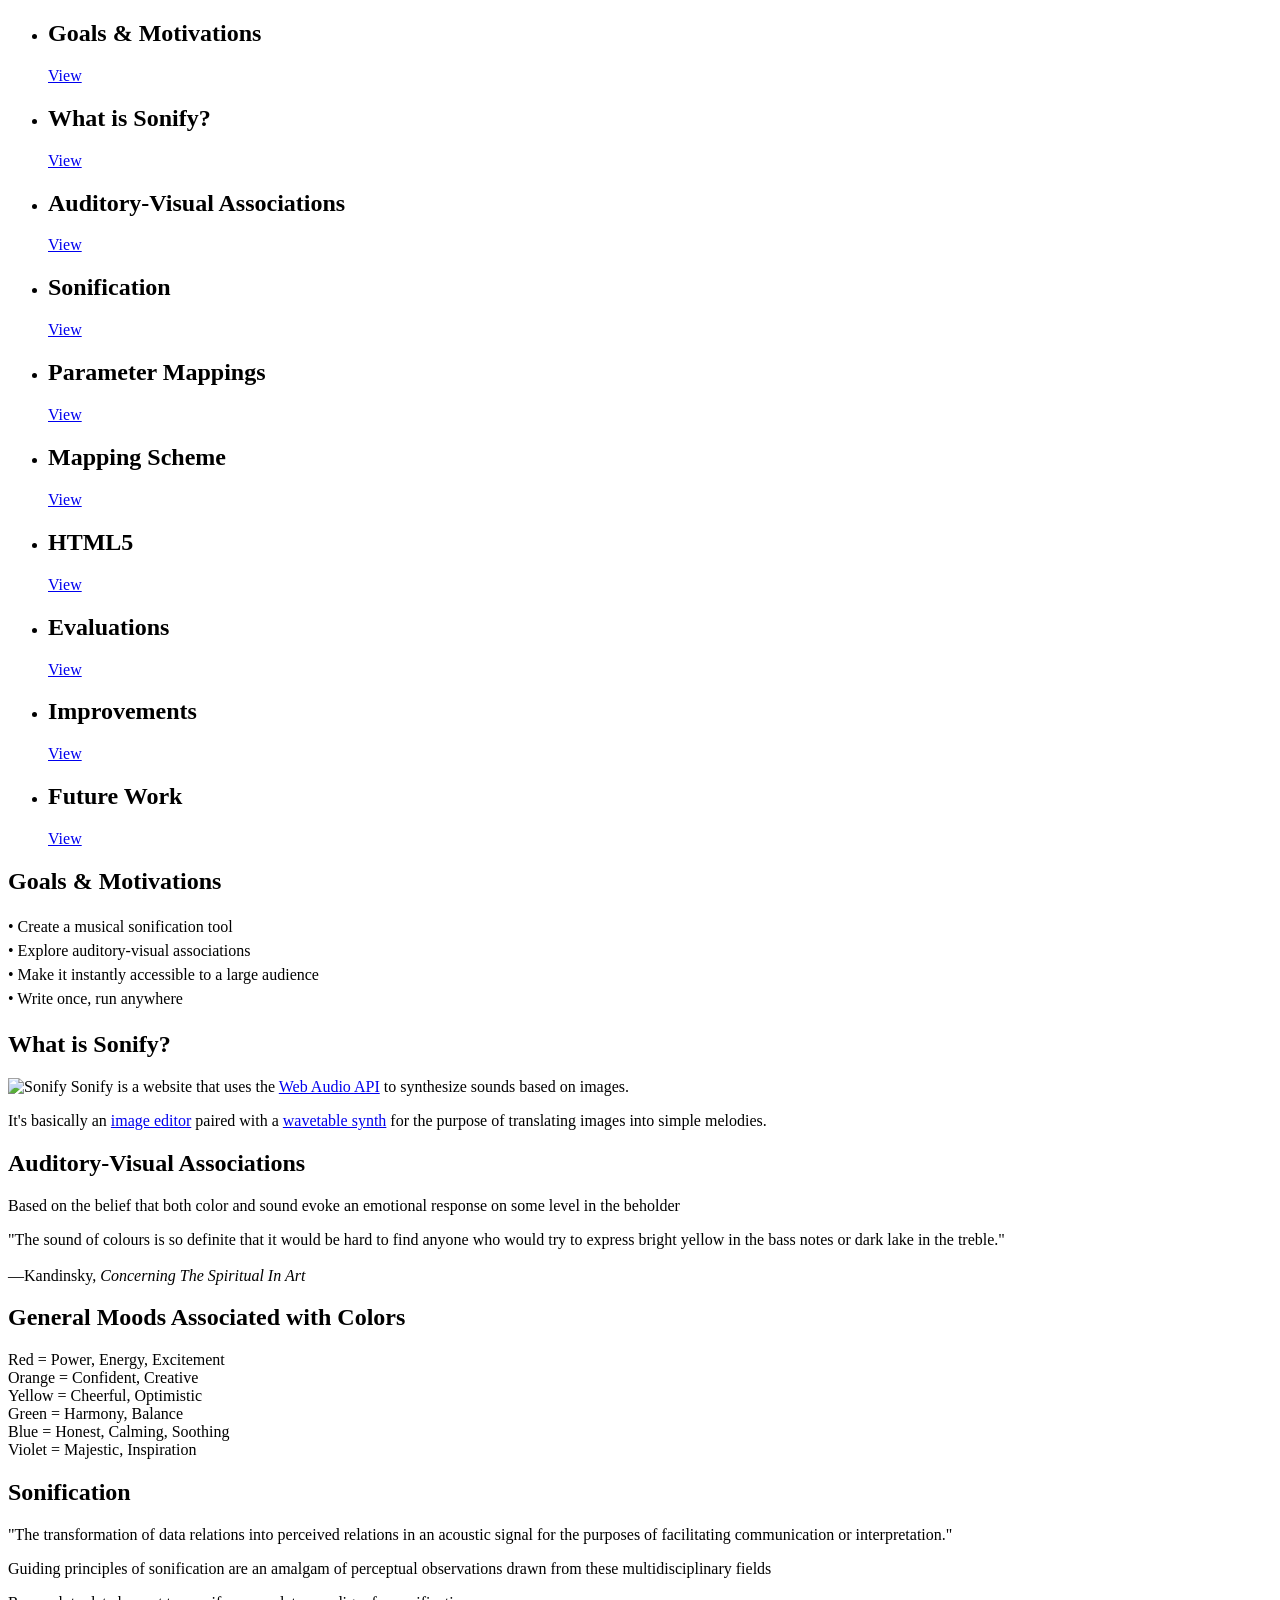
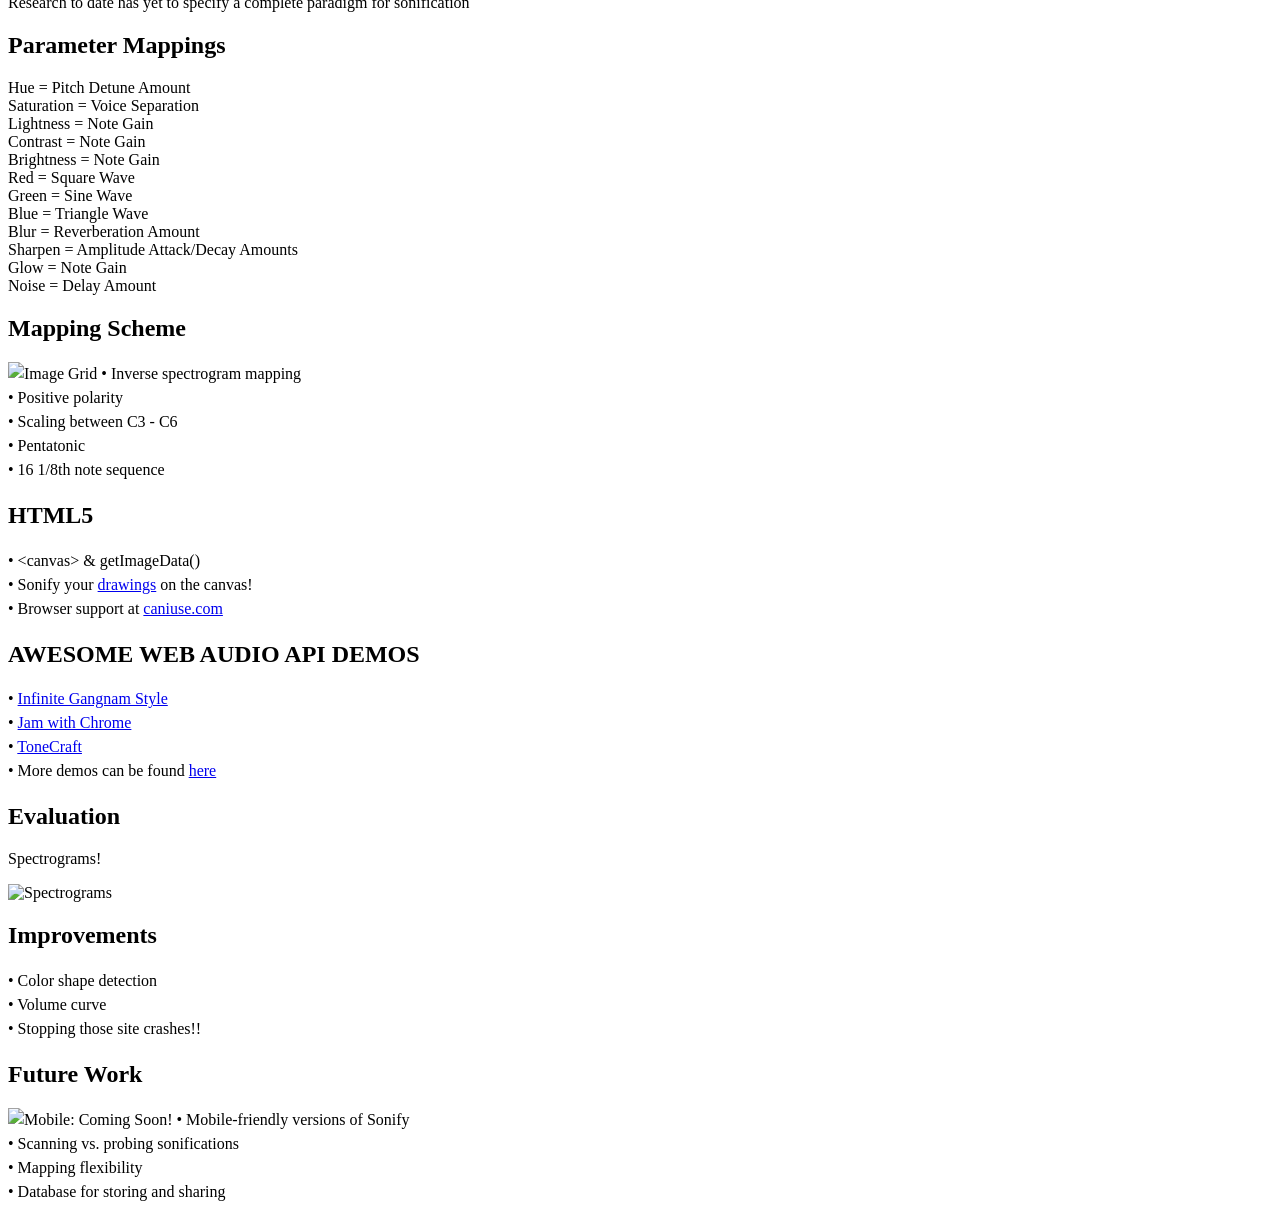
==== help.html @ 2f3d3e54 "Add files via upload" ====
<!DOCTYPE html>
<html>
  <head>
	<title>WHAT IS SONIFY</title>
    <meta charset="utf-8" />
	<meta name="description" content="SONIFY" />
    <link rel="stylesheet" type="text/css" href="css/help_style.css">
    <link href="http://www.piablumenthal.com/favicon2.ico" rel="ICON">
		<link rel="stylesheet" type="text/css" href="../fonts/webfont.css">
    <script src="js/jquery-1.7.2.min.js"></script>
    <script src="js/jquery-ui-1.8.21.custom.min.js"></script>
    <script src="js/help_site.js"></script>
  </head>
  <body>
  
  	<!-- <div id="bg"></div> -->
  
    <!--Pagination on the right side-->
    <nav id="primary">
      <ul>
        <li><h1>Goals &amp; Motivations</h1><a class="sectionOne" href="#sectionOne">View</a></li>
        <li><h1>What is Sonify?</h1><a class="sectionTwo" href="#sectionTwo">View</a></li>
        <li><h1>Auditory-Visual Associations</h1><a class="sectionThree" href="#sectionThree">View</a></li>
        <li><h1>Sonification</h1><a class="sectionFour" href="#sectionFour">View</a></li>
        <li><h1>Parameter Mappings</h1><a class="sectionFive" href="#sectionFive">View</a></li>
        <li><h1>Mapping Scheme</h1><a class="sectionSix" href="#sectionSix">View</a></li>
        <li><h1>HTML5</h1><a class="sectionSeven" href="#sectionSeven">View</a></li>
        <li><h1>Evaluations</h1><a class="sectionEight" href="#sectionEight">View</a></li>
        <li><h1>Improvements</h1><a class="sectionNine" href="#sectionNine">View</a></li>
        <li><h1>Future Work</h1><a class="sectionTen" href="#sectionTen">View</a></li>
      </ul>
    </nav>
  
    <section id="sectionOne">
      <!--<div class="sonify"></div>-->
      <div class="description">
        <h2>Goals &amp; Motivations</h2>
        <p style="line-height:1.5em;">
          &bull; Create a musical sonification tool <br />
          &bull; Explore auditory-visual associations<br />
          &bull; Make it instantly accessible to a large audience<br />
          &bull; Write once, run anywhere<br />
        </p>
      </div>
    </section>
    
    <section id="sectionTwo">
      <!--<div class="sonify"></div>-->
      <div class="description">
        <h2>What is Sonify?</h2>
        <p>
        <img id="logo" src="images/sonify_lg.png" width="248" height="233" alt="Sonify" />
        Sonify is a website that uses the <a href="https://dvcs.w3.org/hg/audio/raw-file/tip/webaudio/specification.html" target="_blank">Web Audio API</a> to synthesize sounds based on images.</p>
        <p>It's basically an <a href="http://www.pixastic.com/" target="_blank">image editor</a> paired with a <a href="http://chromium.googlecode.com/svn/trunk/samples/audio/wavetable-synth.html" target="_blank">wavetable synth</a> for the purpose of translating images into simple melodies.</p>
      </div>
    </section>	
    
    <section id="sectionThree">
      <!--<div class="sonify"></div>-->
      <div class="description">
        <h2>Auditory-Visual Associations</h2>
        <p>
        Based on the belief that both color and sound evoke an emotional response on some level in the beholder
        </p>
        <p>
        "The sound of colours is so definite that it would be hard to find anyone who would try to express bright yellow in the bass notes or dark lake in the treble."<br /><br />&mdash;Kandinsky, <i>Concerning The Spiritual In Art</i>
        </p>
        <h2>General Moods Associated with Colors</h2>
        <p>
        Red = Power, Energy, Excitement<br />
        Orange = Confident, Creative<br />
        Yellow = Cheerful, Optimistic<br />
        Green = Harmony, Balance<br />
        Blue = Honest, Calming, Soothing<br />
        Violet = Majestic, Inspiration<br />
        </p>
      </div>
    </section>
    
    <section id="sectionFour">
      <!--<div class="sonify"></div>-->
      <div class="description">
        <h2>Sonification</h2>
        <p>
        "The transformation of data relations into perceived relations in an acoustic signal for the purposes of facilitating communication or interpretation."<br />
        </p>
        <p>
        Guiding principles of sonification are an amalgam of perceptual observations drawn from these multidisciplinary fields
        </p>
        <p>
        Research to date has yet to specify a complete paradigm for sonification
        </p>
      </div>
    </section>
    
    <section id="sectionFive">
      <!--<div class="sonify"></div>-->
      <div class="description">
        <h2>Parameter Mappings</h2>
        <p>
          Hue = Pitch Detune Amount<br />
          Saturation = Voice Separation<br />
          Lightness = Note Gain<br />
          Contrast = Note Gain<br />
          Brightness = Note Gain<br />
          Red = Square Wave<br />
          Green = Sine Wave<br />
          Blue = Triangle Wave<br />
          Blur = Reverberation Amount<br />
          Sharpen = Amplitude Attack/Decay Amounts<br />
          Glow = Note Gain<br />
          Noise = Delay Amount<br />
        </p>
      </div>
    </section>
    
    <section id="sectionSix">
      <!--<div class="sonify"></div>-->
      <div class="description">
        <h2>Mapping Scheme</h2>
        <p style="line-height:1.5em;"><img id="imgGrid" src="images/image_grid.png" width="510" height="364" alt="Image Grid" />
        
          &bull; Inverse spectrogram mapping<br />
          &bull; Positive polarity<br />
          &bull; Scaling between C3 - C6<br />
          &bull; Pentatonic<br />
          &bull; 16 1/8th note sequence<br />
        </p>
      </div>
    </section>
    
    <section id="sectionSeven">
      <!--<div class="sonify"></div>-->
      <div class="description">
        <h2>HTML5</h2>
        <p style="line-height:1.5em;">
           &bull; &lt;canvas&gt; &amp; getImageData()<br />
           &bull; Sonify your <a href="http://sonify.net/draw/" target="_blank">drawings</a> on the canvas!<br />
           &bull; Browser support at <a href="http://caniuse.com/#feat=audio-api" target="_blank">caniuse.com</a>
        </p>
        
        <h2>AWESOME WEB AUDIO API DEMOS</h2>
        <p style="line-height:1.5em;">
           &bull; <a href="http://static.echonest.com/InfiniteGangnamStyle/" target="_blank">Infinite Gangnam Style</a><br />
           &bull; <a href="http://www.jamwithchrome.com/" target="_blank">Jam with Chrome</a><br />
           &bull; <a href="http://labs.dinahmoe.com/ToneCraft/" target="_blank">ToneCraft</a><br />
           &bull; More demos can be found <a href="http://chromium.googlecode.com/svn/trunk/samples/audio/samples.html" target="_blank">here</a>
        </p>

      </div>
    </section>
    
    <section id="sectionEight">
      <!--<div class="sonify"></div>-->
      <div class="description">
        <h2>Evaluation</h2>
        <p>
          Spectrograms!
        </p>
        <p>
          <img src="images/spectrograms.png" width="708" height="1122" alt="Spectrograms"/>
        </p>
      </div>
    </section>
    
    <section id="sectionNine">
      <!--<div class="sonify"></div>-->
      <div class="description">
        <h2>Improvements</h2>
        <p style="line-height:1.5em;">
          &bull; Color shape detection<br />
		  &bull; Volume curve<br />
		  &bull; Stopping those site crashes!!<br />

        </p>
      </div>
    </section>
    
    <section id="sectionTen">
      <!--<div class="sonify"></div>-->
      <div class="description">
        <h2>Future Work</h2>
        <p style="line-height: 1.5em;">
          <img id="mobile" src="images/mobile_versions_with_ribbon.png" width="400" height="334" alt="Mobile: Coming Soon!" />
          &bull; Mobile-friendly versions of Sonify<br />
          &bull; Scanning vs. probing sonifications<br />
          &bull; Mapping flexibility<br />
          &bull; Database for storing and sharing<br />
        </p>
      </div>
    </section>
    
  </body>
</html>
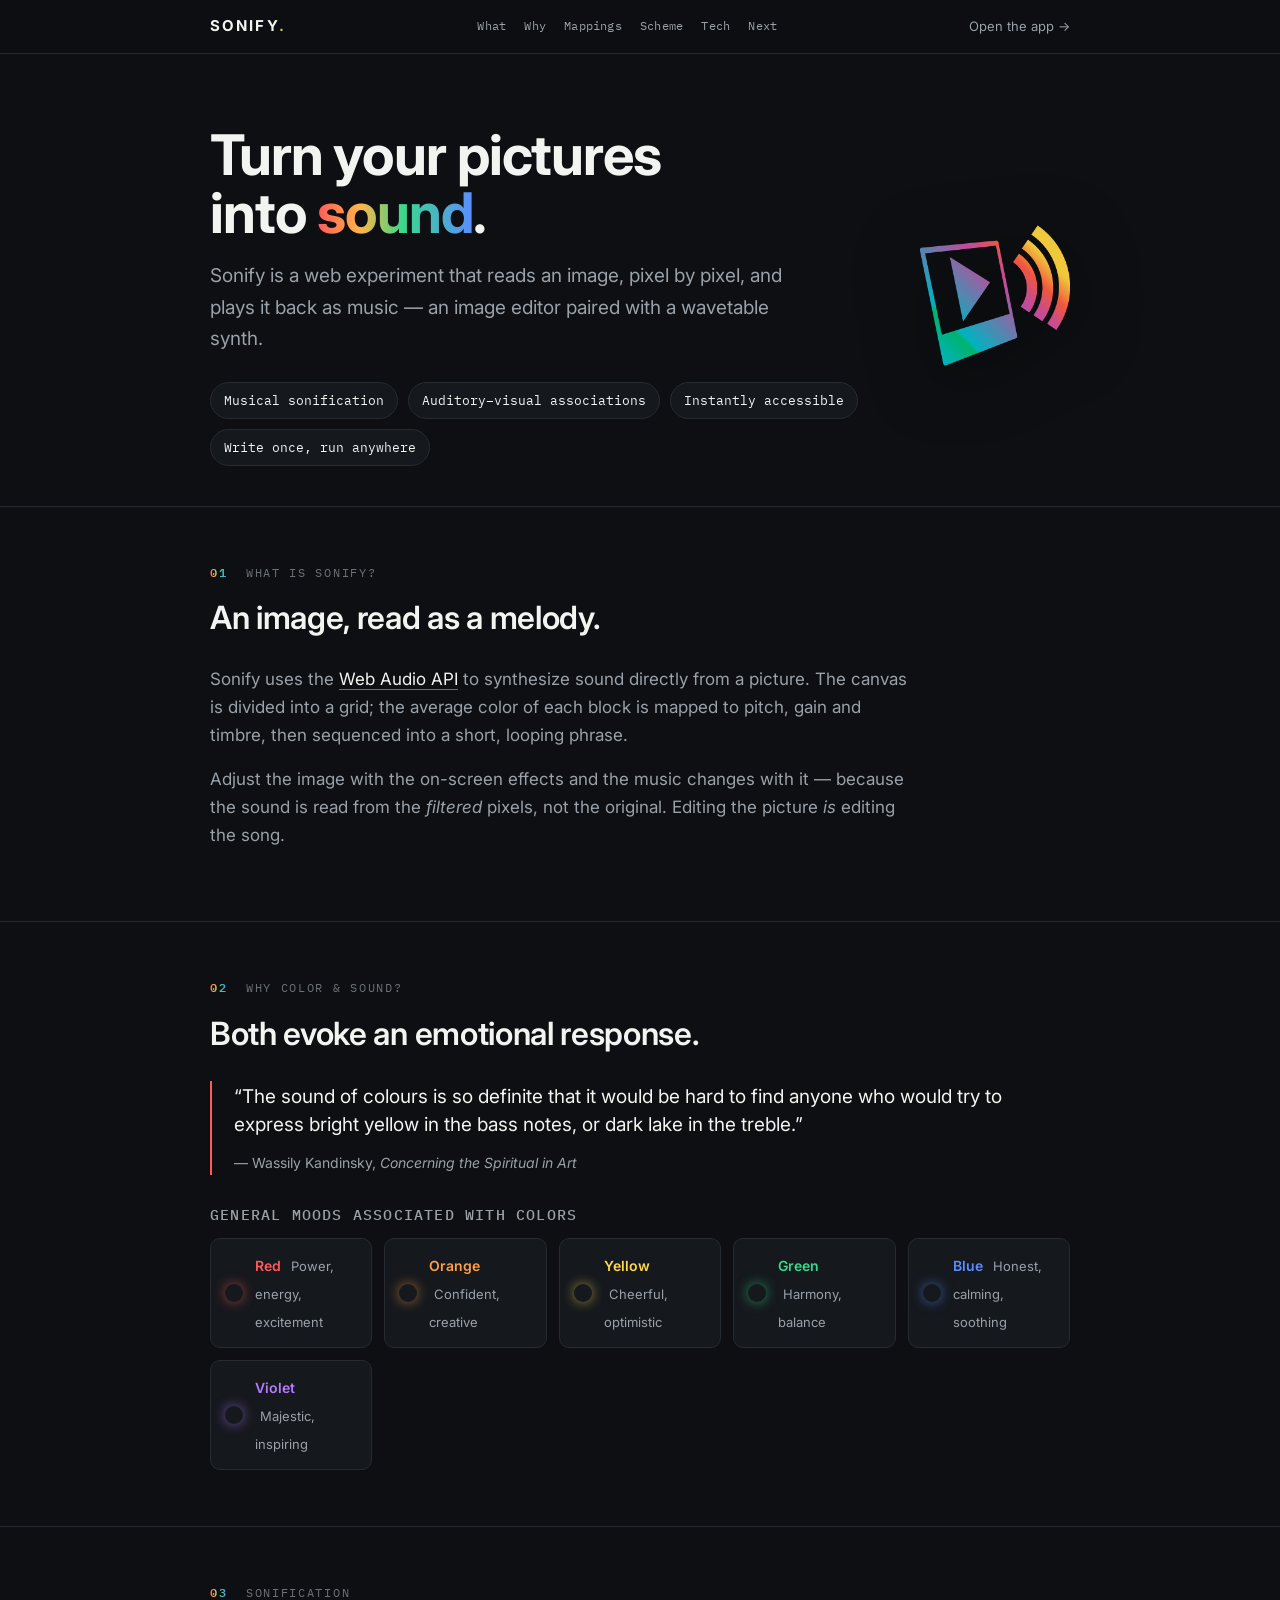
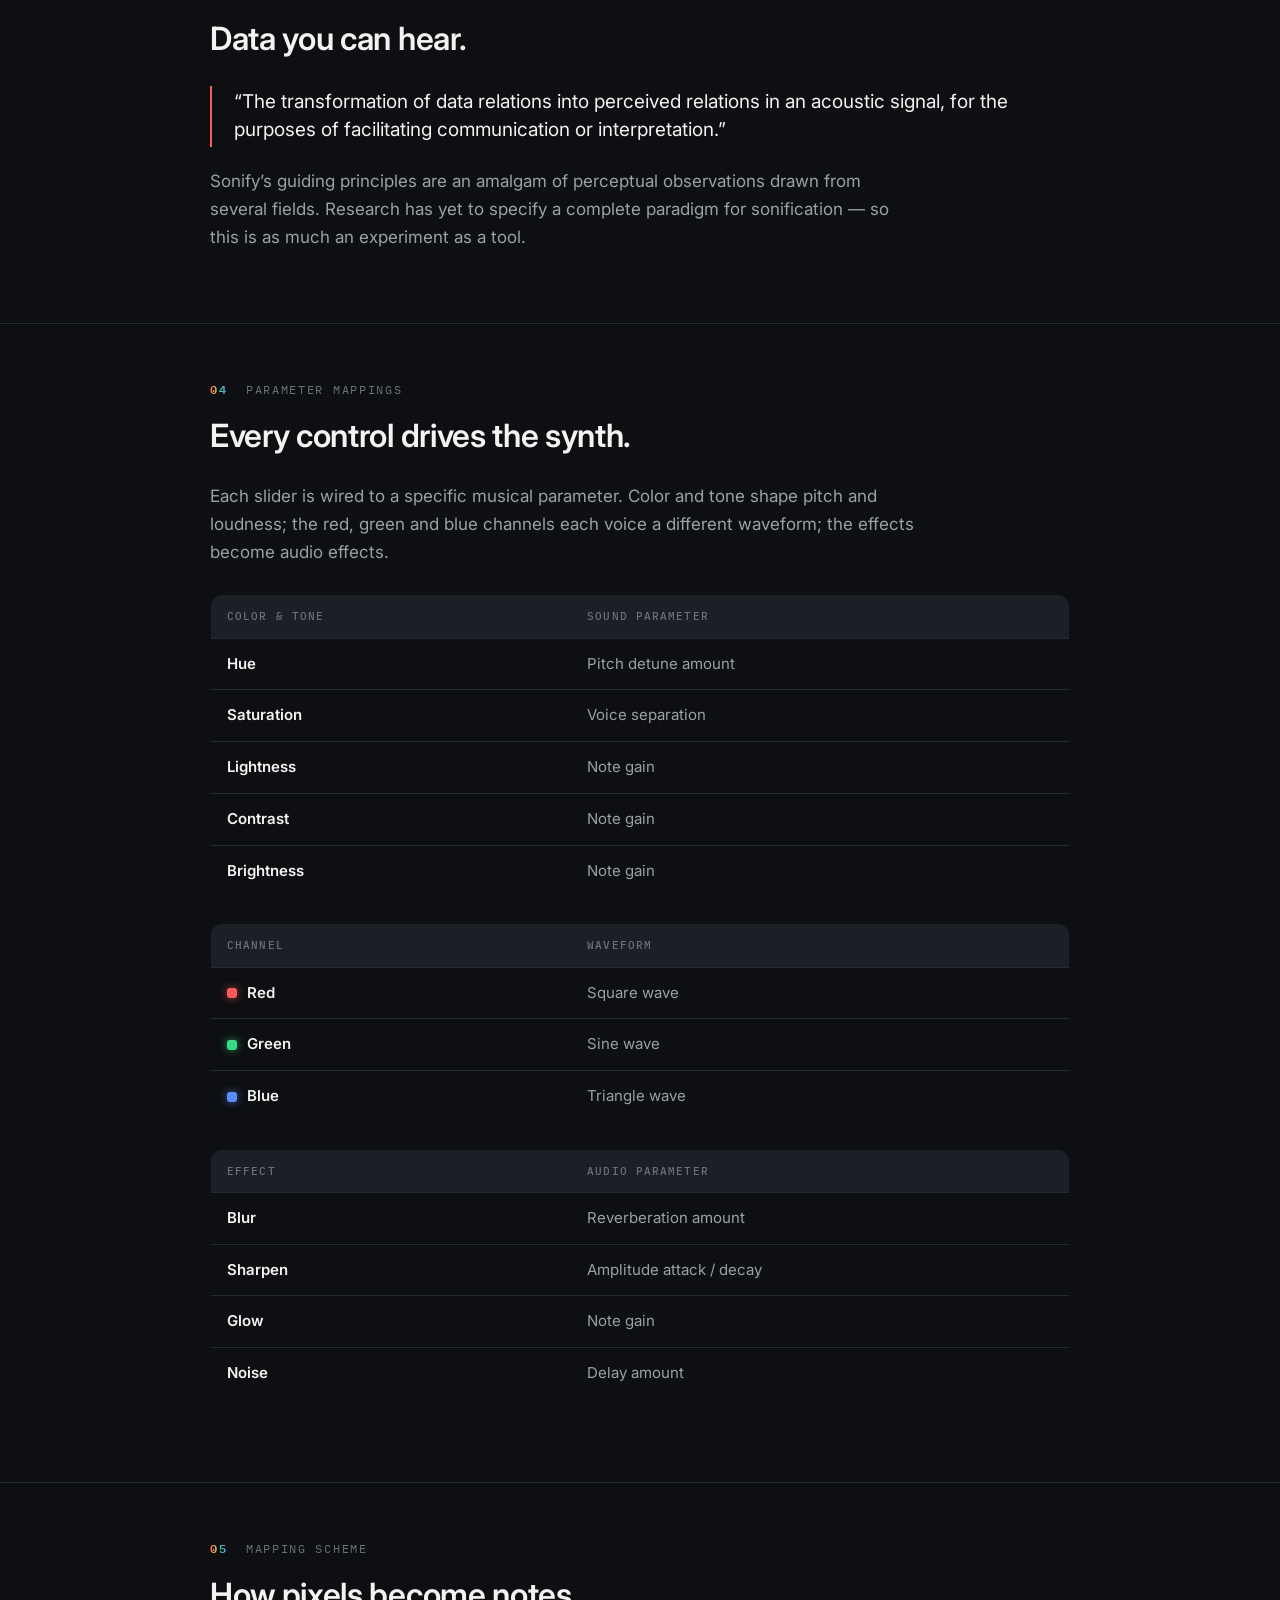
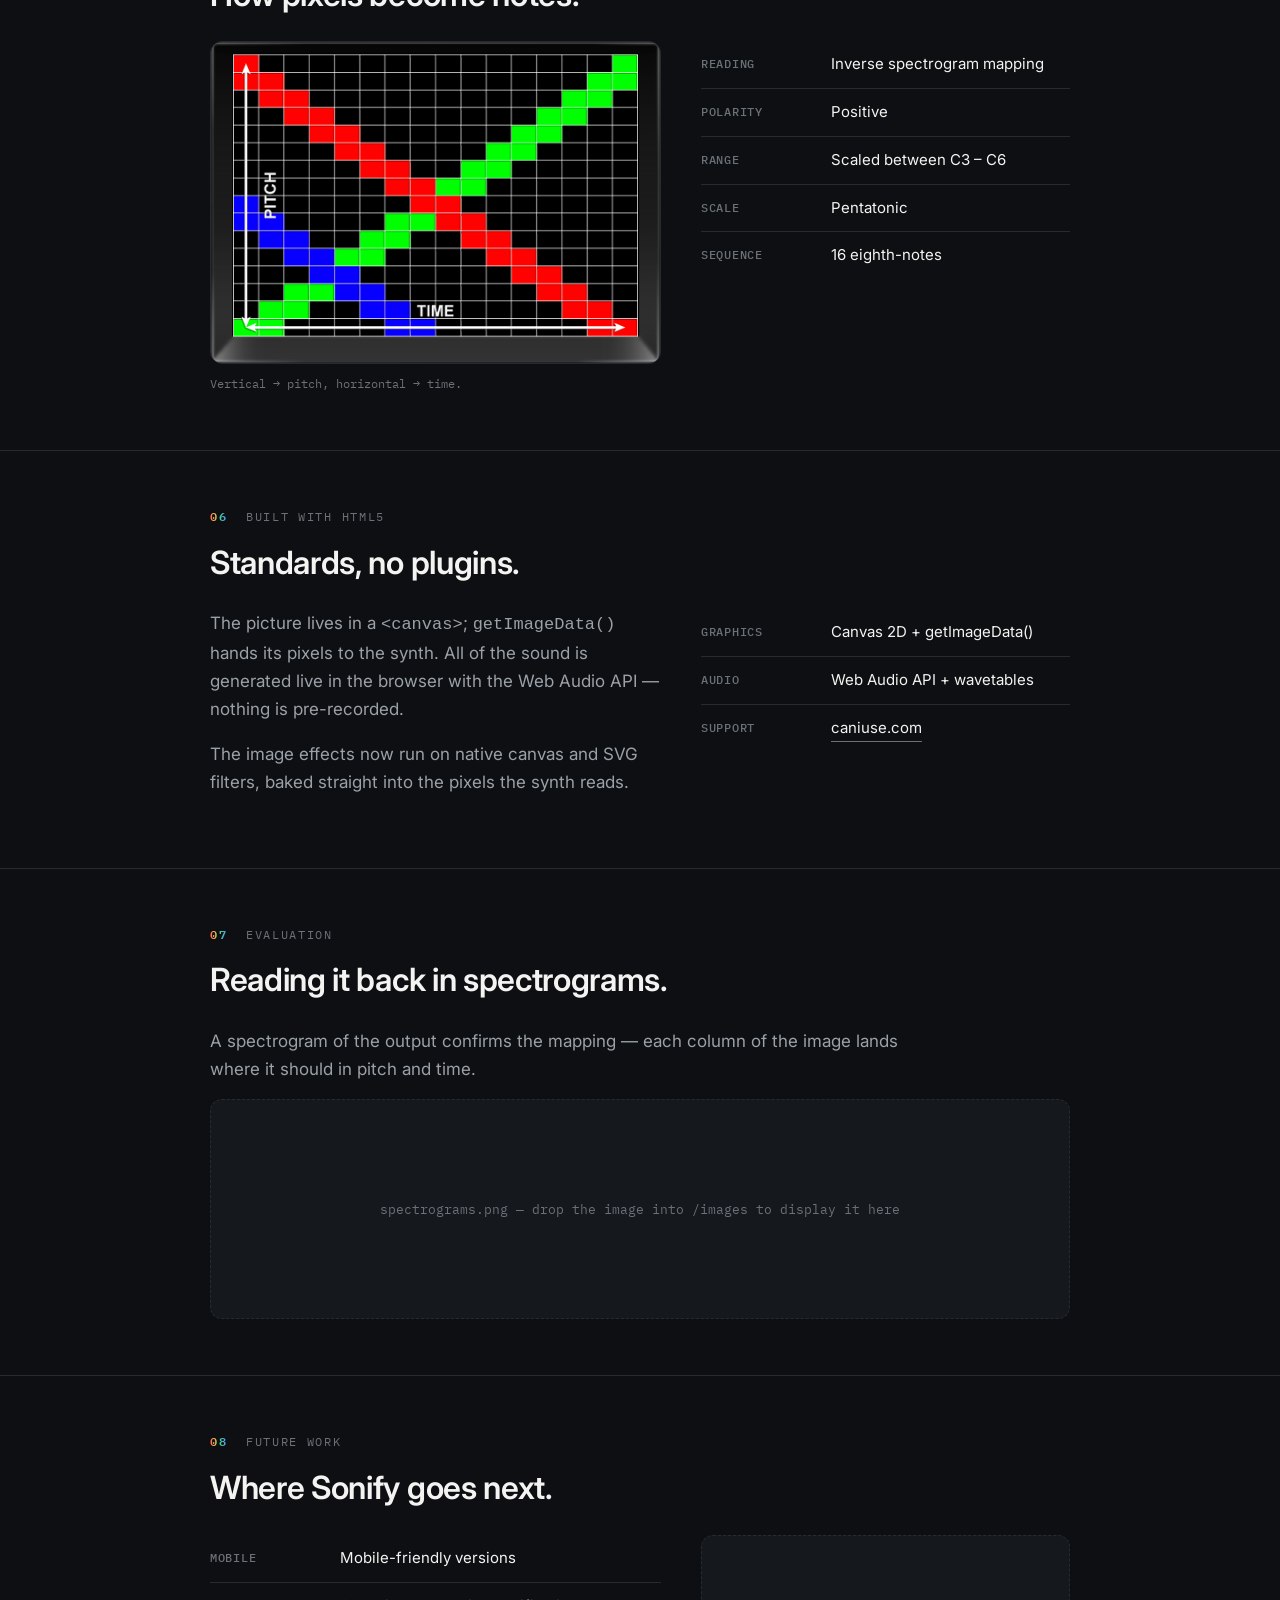
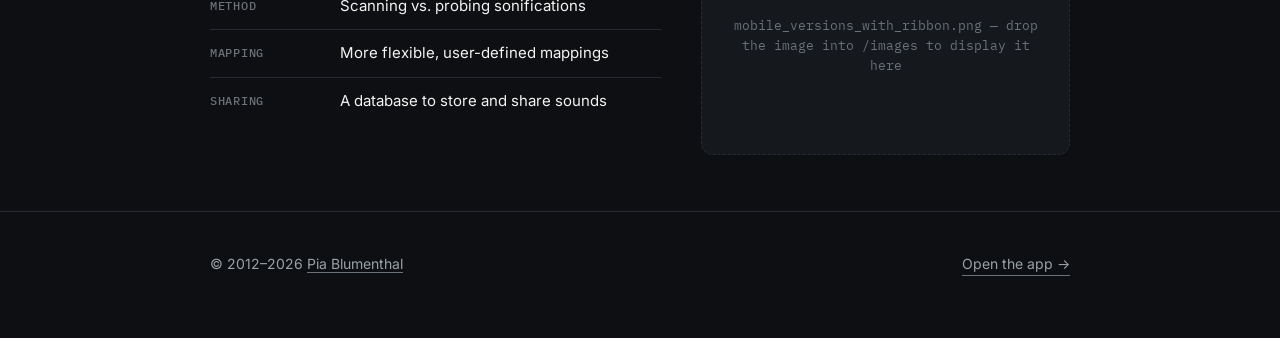
==== commit 76790599: "Redesign the help page: tight, dark, self-contained explainer Rebuild help.html from scratch as a si" ====
--- a/help.html
+++ b/help.html
@@ -1,194 +1,364 @@
 <!DOCTYPE html>
-<html>
-  <head>
-	<title>WHAT IS SONIFY</title>
-    <meta charset="utf-8" />
-	<meta name="description" content="SONIFY" />
-    <link rel="stylesheet" type="text/css" href="css/help_style.css">
-    <link href="http://www.piablumenthal.com/favicon2.ico" rel="ICON">
-		<link rel="stylesheet" type="text/css" href="../fonts/webfont.css">
-    <script src="js/jquery-1.7.2.min.js"></script>
-    <script src="js/jquery-ui-1.8.21.custom.min.js"></script>
-    <script src="js/help_site.js"></script>
-  </head>
-  <body>
-  
-  	<!-- <div id="bg"></div> -->
-  
-    <!--Pagination on the right side-->
-    <nav id="primary">
-      <ul>
-        <li><h1>Goals &amp; Motivations</h1><a class="sectionOne" href="#sectionOne">View</a></li>
-        <li><h1>What is Sonify?</h1><a class="sectionTwo" href="#sectionTwo">View</a></li>
-        <li><h1>Auditory-Visual Associations</h1><a class="sectionThree" href="#sectionThree">View</a></li>
-        <li><h1>Sonification</h1><a class="sectionFour" href="#sectionFour">View</a></li>
-        <li><h1>Parameter Mappings</h1><a class="sectionFive" href="#sectionFive">View</a></li>
-        <li><h1>Mapping Scheme</h1><a class="sectionSix" href="#sectionSix">View</a></li>
-        <li><h1>HTML5</h1><a class="sectionSeven" href="#sectionSeven">View</a></li>
-        <li><h1>Evaluations</h1><a class="sectionEight" href="#sectionEight">View</a></li>
-        <li><h1>Improvements</h1><a class="sectionNine" href="#sectionNine">View</a></li>
-        <li><h1>Future Work</h1><a class="sectionTen" href="#sectionTen">View</a></li>
-      </ul>
-    </nav>
-  
-    <section id="sectionOne">
-      <!--<div class="sonify"></div>-->
-      <div class="description">
-        <h2>Goals &amp; Motivations</h2>
-        <p style="line-height:1.5em;">
-          &bull; Create a musical sonification tool <br />
-          &bull; Explore auditory-visual associations<br />
-          &bull; Make it instantly accessible to a large audience<br />
-          &bull; Write once, run anywhere<br />
-        </p>
-      </div>
-    </section>
-    
-    <section id="sectionTwo">
-      <!--<div class="sonify"></div>-->
-      <div class="description">
-        <h2>What is Sonify?</h2>
-        <p>
-        <img id="logo" src="images/sonify_lg.png" width="248" height="233" alt="Sonify" />
-        Sonify is a website that uses the <a href="https://dvcs.w3.org/hg/audio/raw-file/tip/webaudio/specification.html" target="_blank">Web Audio API</a> to synthesize sounds based on images.</p>
-        <p>It's basically an <a href="http://www.pixastic.com/" target="_blank">image editor</a> paired with a <a href="http://chromium.googlecode.com/svn/trunk/samples/audio/wavetable-synth.html" target="_blank">wavetable synth</a> for the purpose of translating images into simple melodies.</p>
-      </div>
-    </section>	
-    
-    <section id="sectionThree">
-      <!--<div class="sonify"></div>-->
-      <div class="description">
-        <h2>Auditory-Visual Associations</h2>
-        <p>
-        Based on the belief that both color and sound evoke an emotional response on some level in the beholder
-        </p>
-        <p>
-        "The sound of colours is so definite that it would be hard to find anyone who would try to express bright yellow in the bass notes or dark lake in the treble."<br /><br />&mdash;Kandinsky, <i>Concerning The Spiritual In Art</i>
-        </p>
-        <h2>General Moods Associated with Colors</h2>
-        <p>
-        Red = Power, Energy, Excitement<br />
-        Orange = Confident, Creative<br />
-        Yellow = Cheerful, Optimistic<br />
-        Green = Harmony, Balance<br />
-        Blue = Honest, Calming, Soothing<br />
-        Violet = Majestic, Inspiration<br />
-        </p>
-      </div>
-    </section>
-    
-    <section id="sectionFour">
-      <!--<div class="sonify"></div>-->
-      <div class="description">
-        <h2>Sonification</h2>
-        <p>
-        "The transformation of data relations into perceived relations in an acoustic signal for the purposes of facilitating communication or interpretation."<br />
-        </p>
-        <p>
-        Guiding principles of sonification are an amalgam of perceptual observations drawn from these multidisciplinary fields
-        </p>
-        <p>
-        Research to date has yet to specify a complete paradigm for sonification
-        </p>
-      </div>
-    </section>
-    
-    <section id="sectionFive">
-      <!--<div class="sonify"></div>-->
-      <div class="description">
-        <h2>Parameter Mappings</h2>
-        <p>
-          Hue = Pitch Detune Amount<br />
-          Saturation = Voice Separation<br />
-          Lightness = Note Gain<br />
-          Contrast = Note Gain<br />
-          Brightness = Note Gain<br />
-          Red = Square Wave<br />
-          Green = Sine Wave<br />
-          Blue = Triangle Wave<br />
-          Blur = Reverberation Amount<br />
-          Sharpen = Amplitude Attack/Decay Amounts<br />
-          Glow = Note Gain<br />
-          Noise = Delay Amount<br />
-        </p>
-      </div>
-    </section>
-    
-    <section id="sectionSix">
-      <!--<div class="sonify"></div>-->
-      <div class="description">
-        <h2>Mapping Scheme</h2>
-        <p style="line-height:1.5em;"><img id="imgGrid" src="images/image_grid.png" width="510" height="364" alt="Image Grid" />
-        
-          &bull; Inverse spectrogram mapping<br />
-          &bull; Positive polarity<br />
-          &bull; Scaling between C3 - C6<br />
-          &bull; Pentatonic<br />
-          &bull; 16 1/8th note sequence<br />
-        </p>
-      </div>
-    </section>
-    
-    <section id="sectionSeven">
-      <!--<div class="sonify"></div>-->
-      <div class="description">
-        <h2>HTML5</h2>
-        <p style="line-height:1.5em;">
-           &bull; &lt;canvas&gt; &amp; getImageData()<br />
-           &bull; Sonify your <a href="http://sonify.net/draw/" target="_blank">drawings</a> on the canvas!<br />
-           &bull; Browser support at <a href="http://caniuse.com/#feat=audio-api" target="_blank">caniuse.com</a>
-        </p>
-        
-        <h2>AWESOME WEB AUDIO API DEMOS</h2>
-        <p style="line-height:1.5em;">
-           &bull; <a href="http://static.echonest.com/InfiniteGangnamStyle/" target="_blank">Infinite Gangnam Style</a><br />
-           &bull; <a href="http://www.jamwithchrome.com/" target="_blank">Jam with Chrome</a><br />
-           &bull; <a href="http://labs.dinahmoe.com/ToneCraft/" target="_blank">ToneCraft</a><br />
-           &bull; More demos can be found <a href="http://chromium.googlecode.com/svn/trunk/samples/audio/samples.html" target="_blank">here</a>
-        </p>
-
-      </div>
-    </section>
-    
-    <section id="sectionEight">
-      <!--<div class="sonify"></div>-->
-      <div class="description">
-        <h2>Evaluation</h2>
-        <p>
-          Spectrograms!
-        </p>
-        <p>
-          <img src="images/spectrograms.png" width="708" height="1122" alt="Spectrograms"/>
-        </p>
-      </div>
-    </section>
-    
-    <section id="sectionNine">
-      <!--<div class="sonify"></div>-->
-      <div class="description">
-        <h2>Improvements</h2>
-        <p style="line-height:1.5em;">
-          &bull; Color shape detection<br />
-		  &bull; Volume curve<br />
-		  &bull; Stopping those site crashes!!<br />
-
-        </p>
-      </div>
-    </section>
-    
-    <section id="sectionTen">
-      <!--<div class="sonify"></div>-->
-      <div class="description">
-        <h2>Future Work</h2>
-        <p style="line-height: 1.5em;">
-          <img id="mobile" src="images/mobile_versions_with_ribbon.png" width="400" height="334" alt="Mobile: Coming Soon!" />
-          &bull; Mobile-friendly versions of Sonify<br />
-          &bull; Scanning vs. probing sonifications<br />
-          &bull; Mapping flexibility<br />
-          &bull; Database for storing and sharing<br />
-        </p>
-      </div>
-    </section>
-    
-  </body>
-</html>+<html lang="en">
+<head>
+	<meta charset="utf-8">
+	<meta name="viewport" content="width=device-width, initial-scale=1">
+	<title>About Sonify</title>
+	<meta name="description" content="Sonify turns pictures into sound — a web experiment pairing an image editor with a wavetable synth using the Web Audio API.">
+
+	<link rel="icon" href="favicon.ico" sizes="any">
+	<link rel="icon" type="image/png" sizes="32x32" href="favicon-32.png">
+	<link rel="apple-touch-icon" href="apple-touch-icon.png">
+
+	<link rel="preconnect" href="https://fonts.googleapis.com">
+	<link rel="preconnect" href="https://fonts.gstatic.com" crossorigin>
+	<link href="https://fonts.googleapis.com/css2?family=Inter:wght@400;500;600;700&family=IBM+Plex+Mono:wght@400;500&display=swap" rel="stylesheet">
+
+	<style>
+		:root {
+			--bg: #0d0f12;
+			--panel: #15181d;
+			--panel-2: #1b1f26;
+			--ink: #f3f4f1;
+			--muted: #9aa1a9;
+			--faint: #6b7178;
+			--hairline: #262b32;
+			--red: #ff5a5a;
+			--green: #39d98a;
+			--blue: #5a8dff;
+			--sans: 'Inter', -apple-system, BlinkMacSystemFont, 'Segoe UI', sans-serif;
+			--mono: 'IBM Plex Mono', ui-monospace, Menlo, monospace;
+			--spectrum: linear-gradient(90deg, #ff5a5a 0%, #ffb648 28%, #39d98a 55%, #5a8dff 100%);
+		}
+
+		* { box-sizing: border-box; }
+		html { scroll-behavior: smooth; }
+		body {
+			margin: 0;
+			background: var(--bg);
+			color: var(--ink);
+			font-family: var(--sans);
+			font-size: 17px;
+			line-height: 1.65;
+			-webkit-font-smoothing: antialiased;
+			text-rendering: optimizeLegibility;
+		}
+		a { color: var(--ink); text-decoration: none; border-bottom: 1px solid var(--faint); transition: border-color .15s, color .15s; }
+		a:hover { border-color: var(--ink); }
+
+		.wrap { width: min(100% - 40px, 860px); margin-inline: auto; }
+
+		/* ---- Header ---- */
+		header.site {
+			position: sticky; top: 0; z-index: 10;
+			background: rgba(13,15,18,.82);
+			backdrop-filter: saturate(140%) blur(10px);
+			border-bottom: 1px solid var(--hairline);
+		}
+		header.site .wrap {
+			display: flex; align-items: center; justify-content: space-between;
+			gap: 16px; padding: 14px 0; flex-wrap: wrap;
+		}
+		.wordmark { font-weight: 700; letter-spacing: .14em; font-size: 15px; border: 0; }
+		.wordmark .dot { background: var(--spectrum); -webkit-background-clip: text; background-clip: text; color: transparent; }
+		nav.jump { display: flex; gap: 18px; flex-wrap: wrap; }
+		nav.jump a { font-family: var(--mono); font-size: 12px; color: var(--muted); border: 0; letter-spacing: .02em; }
+		nav.jump a:hover { color: var(--ink); }
+		.backlink { font-size: 13px; color: var(--muted); border: 0; }
+		.backlink:hover { color: var(--ink); }
+
+		/* ---- Hero ---- */
+		.hero { padding: 72px 0 40px; border-bottom: 1px solid var(--hairline); }
+		.hero .wrap { display: grid; grid-template-columns: 1fr auto; gap: 40px; align-items: center; }
+		.hero h1 {
+			margin: 0 0 18px; font-size: clamp(34px, 6vw, 56px); line-height: 1.04;
+			letter-spacing: -0.02em; font-weight: 700;
+		}
+		.hero h1 em { font-style: normal; background: var(--spectrum); -webkit-background-clip: text; background-clip: text; color: transparent; }
+		.hero p { margin: 0; color: var(--muted); font-size: clamp(16px, 2vw, 19px); max-width: 48ch; }
+		.hero img { width: 150px; height: auto; display: block; filter: drop-shadow(0 12px 32px rgba(0,0,0,.5)); }
+		.goals { display: flex; flex-wrap: wrap; gap: 10px; margin-top: 28px; }
+		.goals span {
+			font-family: var(--mono); font-size: 12.5px; color: var(--ink);
+			padding: 7px 13px; border: 1px solid var(--hairline); border-radius: 999px; background: var(--panel);
+		}
+
+		/* ---- Sections ---- */
+		section { padding: 56px 0; border-bottom: 1px solid var(--hairline); }
+		.label { font-family: var(--mono); font-size: 12px; letter-spacing: .14em; text-transform: uppercase; color: var(--faint); margin: 0 0 10px; }
+		.label b { color: transparent; background: var(--spectrum); -webkit-background-clip: text; background-clip: text; font-weight: 600; margin-right: 10px; }
+		h2 { margin: 0 0 20px; font-size: clamp(24px, 3.4vw, 32px); letter-spacing: -0.01em; font-weight: 600; }
+		h3 { margin: 28px 0 10px; font-size: 15px; font-family: var(--mono); text-transform: uppercase; letter-spacing: .08em; color: var(--muted); font-weight: 500; }
+		p { margin: 0 0 16px; }
+		p.lead { color: var(--muted); max-width: 64ch; }
+		.cols { display: grid; grid-template-columns: 1.1fr .9fr; gap: 40px; align-items: start; }
+
+		blockquote {
+			margin: 0 0 20px; padding: 2px 0 2px 22px; border-left: 2px solid transparent;
+			border-image: var(--spectrum) 1; font-size: 19px; line-height: 1.5; color: var(--ink);
+		}
+		blockquote cite { display: block; margin-top: 12px; font-size: 14px; color: var(--muted); font-style: normal; }
+
+		/* color moods */
+		.moods { display: grid; grid-template-columns: repeat(auto-fit, minmax(150px, 1fr)); gap: 12px; margin-top: 8px; }
+		.mood { display: flex; align-items: center; gap: 12px; padding: 12px 14px; border: 1px solid var(--hairline); border-radius: 10px; background: var(--panel); }
+		.mood i { width: 18px; height: 18px; border-radius: 50%; flex: 0 0 auto; box-shadow: 0 0 14px -2px currentColor; }
+		.mood b { font-size: 14px; font-weight: 600; }
+		.mood span { font-size: 13px; color: var(--muted); }
+
+		/* parameter mapping table */
+		.map-group { margin-bottom: 26px; }
+		.map {
+			width: 100%; border-collapse: collapse; font-size: 15px;
+			border: 1px solid var(--hairline); border-radius: 12px; overflow: hidden;
+		}
+		.map th { text-align: left; font-family: var(--mono); font-size: 11px; letter-spacing: .1em; text-transform: uppercase; color: var(--faint); font-weight: 500; padding: 12px 16px; background: var(--panel-2); }
+		.map td { padding: 13px 16px; border-top: 1px solid var(--hairline); vertical-align: middle; }
+		.map tr td:first-child { font-weight: 600; width: 42%; }
+		.map tr td:last-child { color: var(--muted); }
+		.map .swatch { display: inline-block; width: 10px; height: 10px; border-radius: 3px; margin-right: 10px; vertical-align: middle; box-shadow: 0 0 10px -1px currentColor; }
+		.map tbody tr:hover td { background: var(--panel); }
+
+		/* figure / image slots */
+		figure { margin: 0; }
+		figure img { width: 100%; height: auto; display: block; border: 1px solid var(--hairline); border-radius: 12px; background: var(--panel); }
+		figcaption { margin-top: 10px; font-family: var(--mono); font-size: 12px; color: var(--faint); }
+		.specs { list-style: none; margin: 0; padding: 0; }
+		.specs li { padding: 11px 0; border-top: 1px solid var(--hairline); display: flex; gap: 12px; font-size: 15px; }
+		.specs li:first-child { border-top: 0; }
+		.specs li b { font-family: var(--mono); font-size: 12px; color: var(--faint); min-width: 118px; text-transform: uppercase; letter-spacing: .06em; font-weight: 500; padding-top: 2px; }
+
+		/* upload slot placeholder (shown until the real image exists) */
+		.slot { position: relative; }
+		.slot .ph {
+			display: flex; align-items: center; justify-content: center; text-align: center;
+			min-height: 220px; border: 1px dashed var(--hairline); border-radius: 12px; background: var(--panel);
+			font-family: var(--mono); font-size: 12.5px; color: var(--faint); padding: 24px; line-height: 1.6;
+		}
+		.slot img { display: none; }
+		.slot.loaded img { display: block; }
+		.slot.loaded .ph { display: none; }
+
+		.linklist { list-style: none; margin: 0; padding: 0; }
+		.linklist li { padding: 10px 0; border-top: 1px solid var(--hairline); }
+		.linklist li:first-child { border-top: 0; }
+
+		footer { padding: 40px 0 64px; color: var(--muted); font-size: 14px; }
+		footer .wrap { display: flex; justify-content: space-between; gap: 16px; flex-wrap: wrap; }
+		footer a { color: var(--muted); }
+
+		@media (max-width: 720px) {
+			.hero .wrap { grid-template-columns: 1fr; }
+			.hero img { width: 112px; order: -1; }
+			.cols { grid-template-columns: 1fr; gap: 28px; }
+			nav.jump { display: none; }
+		}
+		@media (prefers-reduced-motion: reduce) { html { scroll-behavior: auto; } * { transition: none !important; } }
+	</style>
+</head>
+<body>
+
+	<header class="site">
+		<div class="wrap">
+			<a class="wordmark" href="#top">SONIFY<span class="dot">.</span></a>
+			<nav class="jump">
+				<a href="#what">What</a>
+				<a href="#why">Why</a>
+				<a href="#mappings">Mappings</a>
+				<a href="#scheme">Scheme</a>
+				<a href="#tech">Tech</a>
+				<a href="#next">Next</a>
+			</nav>
+			<a class="backlink" href="index.html">Open the app&nbsp;&rarr;</a>
+		</div>
+	</header>
+
+	<div class="hero" id="top">
+		<div class="wrap">
+			<div>
+				<h1>Turn your pictures<br>into <em>sound</em>.</h1>
+				<p>Sonify is a web experiment that reads an image, pixel by pixel, and plays it back as music — an image editor paired with a wavetable synth.</p>
+				<div class="goals">
+					<span>Musical sonification</span>
+					<span>Auditory&ndash;visual associations</span>
+					<span>Instantly accessible</span>
+					<span>Write once, run anywhere</span>
+				</div>
+			</div>
+			<img src="images/sonify_lg.png" width="248" height="233" alt="Sonify logo">
+		</div>
+	</div>
+
+	<section id="what">
+		<div class="wrap">
+			<p class="label"><b>01</b> What is Sonify?</p>
+			<h2>An image, read as a melody.</h2>
+			<p class="lead">Sonify uses the <a href="https://developer.mozilla.org/en-US/docs/Web/API/Web_Audio_API" target="_blank" rel="noopener">Web Audio API</a> to synthesize sound directly from a picture. The canvas is divided into a grid; the average color of each block is mapped to pitch, gain and timbre, then sequenced into a short, looping phrase.</p>
+			<p class="lead">Adjust the image with the on-screen effects and the music changes with it — because the sound is read from the <em>filtered</em> pixels, not the original. Editing the picture <em>is</em> editing the song.</p>
+		</div>
+	</section>
+
+	<section id="why">
+		<div class="wrap">
+			<p class="label"><b>02</b> Why color &amp; sound?</p>
+			<h2>Both evoke an emotional response.</h2>
+			<blockquote>
+				&ldquo;The sound of colours is so definite that it would be hard to find anyone who would try to express bright yellow in the bass notes, or dark lake in the treble.&rdquo;
+				<cite>&mdash; Wassily Kandinsky, <i>Concerning the Spiritual in Art</i></cite>
+			</blockquote>
+			<h3>General moods associated with colors</h3>
+			<div class="moods">
+				<div class="mood" style="color:#ff5a5a"><i></i><div><b>Red</b> &nbsp;<span>Power, energy, excitement</span></div></div>
+				<div class="mood" style="color:#ff9f45"><i></i><div><b>Orange</b> &nbsp;<span>Confident, creative</span></div></div>
+				<div class="mood" style="color:#ffd84d"><i></i><div><b>Yellow</b> &nbsp;<span>Cheerful, optimistic</span></div></div>
+				<div class="mood" style="color:#39d98a"><i></i><div><b>Green</b> &nbsp;<span>Harmony, balance</span></div></div>
+				<div class="mood" style="color:#5a8dff"><i></i><div><b>Blue</b> &nbsp;<span>Honest, calming, soothing</span></div></div>
+				<div class="mood" style="color:#b57bff"><i></i><div><b>Violet</b> &nbsp;<span>Majestic, inspiring</span></div></div>
+			</div>
+		</div>
+	</section>
+
+	<section id="sonification">
+		<div class="wrap">
+			<p class="label"><b>03</b> Sonification</p>
+			<h2>Data you can hear.</h2>
+			<blockquote>
+				&ldquo;The transformation of data relations into perceived relations in an acoustic signal, for the purposes of facilitating communication or interpretation.&rdquo;
+			</blockquote>
+			<p class="lead">Sonify&rsquo;s guiding principles are an amalgam of perceptual observations drawn from several fields. Research has yet to specify a complete paradigm for sonification — so this is as much an experiment as a tool.</p>
+		</div>
+	</section>
+
+	<section id="mappings">
+		<div class="wrap">
+			<p class="label"><b>04</b> Parameter mappings</p>
+			<h2>Every control drives the synth.</h2>
+			<p class="lead" style="margin-bottom:28px;">Each slider is wired to a specific musical parameter. Color and tone shape pitch and loudness; the red, green and blue channels each voice a different waveform; the effects become audio effects.</p>
+
+			<div class="map-group">
+				<table class="map">
+					<thead><tr><th>Color &amp; tone</th><th>Sound parameter</th></tr></thead>
+					<tbody>
+						<tr><td>Hue</td><td>Pitch detune amount</td></tr>
+						<tr><td>Saturation</td><td>Voice separation</td></tr>
+						<tr><td>Lightness</td><td>Note gain</td></tr>
+						<tr><td>Contrast</td><td>Note gain</td></tr>
+						<tr><td>Brightness</td><td>Note gain</td></tr>
+					</tbody>
+				</table>
+			</div>
+
+			<div class="map-group">
+				<table class="map">
+					<thead><tr><th>Channel</th><th>Waveform</th></tr></thead>
+					<tbody>
+						<tr><td><span class="swatch" style="color:#ff5a5a;background:#ff5a5a"></span>Red</td><td>Square wave</td></tr>
+						<tr><td><span class="swatch" style="color:#39d98a;background:#39d98a"></span>Green</td><td>Sine wave</td></tr>
+						<tr><td><span class="swatch" style="color:#5a8dff;background:#5a8dff"></span>Blue</td><td>Triangle wave</td></tr>
+					</tbody>
+				</table>
+			</div>
+
+			<div class="map-group">
+				<table class="map">
+					<thead><tr><th>Effect</th><th>Audio parameter</th></tr></thead>
+					<tbody>
+						<tr><td>Blur</td><td>Reverberation amount</td></tr>
+						<tr><td>Sharpen</td><td>Amplitude attack / decay</td></tr>
+						<tr><td>Glow</td><td>Note gain</td></tr>
+						<tr><td>Noise</td><td>Delay amount</td></tr>
+					</tbody>
+				</table>
+			</div>
+		</div>
+	</section>
+
+	<section id="scheme">
+		<div class="wrap">
+			<p class="label"><b>05</b> Mapping scheme</p>
+			<h2>How pixels become notes.</h2>
+			<div class="cols">
+				<figure>
+					<img src="images/image_grid.png" width="510" height="364" alt="The image is read as a grid of pitch (vertical) over time (horizontal)">
+					<figcaption>Vertical &rarr; pitch, horizontal &rarr; time.</figcaption>
+				</figure>
+				<ul class="specs">
+					<li><b>Reading</b> Inverse spectrogram mapping</li>
+					<li><b>Polarity</b> Positive</li>
+					<li><b>Range</b> Scaled between C3 &ndash; C6</li>
+					<li><b>Scale</b> Pentatonic</li>
+					<li><b>Sequence</b> 16 eighth-notes</li>
+				</ul>
+			</div>
+		</div>
+	</section>
+
+	<section id="tech">
+		<div class="wrap">
+			<p class="label"><b>06</b> Built with HTML5</p>
+			<h2>Standards, no plugins.</h2>
+			<div class="cols">
+				<div>
+					<p class="lead">The picture lives in a <code>&lt;canvas&gt;</code>; <code>getImageData()</code> hands its pixels to the synth. All of the sound is generated live in the browser with the Web Audio API — nothing is pre-recorded.</p>
+					<p class="lead">The image effects now run on native canvas and SVG filters, baked straight into the pixels the synth reads.</p>
+				</div>
+				<ul class="specs">
+					<li><b>Graphics</b> Canvas 2D + getImageData()</li>
+					<li><b>Audio</b> Web Audio API + wavetables</li>
+					<li><b>Support</b> <a href="https://caniuse.com/audio-api" target="_blank" rel="noopener">caniuse.com</a></li>
+				</ul>
+			</div>
+		</div>
+	</section>
+
+	<section id="evaluation">
+		<div class="wrap">
+			<p class="label"><b>07</b> Evaluation</p>
+			<h2>Reading it back in spectrograms.</h2>
+			<p class="lead">A spectrogram of the output confirms the mapping — each column of the image lands where it should in pitch and time.</p>
+			<figure class="slot" data-src="images/spectrograms.png">
+				<img src="images/spectrograms.png" alt="Spectrogram analysis of Sonify output">
+				<div class="ph">spectrograms.png &mdash; drop the image into&nbsp;/images&nbsp;to display it here</div>
+			</figure>
+		</div>
+	</section>
+
+	<section id="next">
+		<div class="wrap">
+			<p class="label"><b>08</b> Future work</p>
+			<h2>Where Sonify goes next.</h2>
+			<div class="cols">
+				<ul class="specs">
+					<li><b>Mobile</b> Mobile-friendly versions</li>
+					<li><b>Method</b> Scanning vs. probing sonifications</li>
+					<li><b>Mapping</b> More flexible, user-defined mappings</li>
+					<li><b>Sharing</b> A database to store and share sounds</li>
+				</ul>
+				<figure class="slot" data-src="images/mobile_versions_with_ribbon.png">
+					<img src="images/mobile_versions_with_ribbon.png" alt="Mobile versions of Sonify">
+					<div class="ph">mobile_versions_with_ribbon.png &mdash; drop the image into&nbsp;/images&nbsp;to display it here</div>
+				</figure>
+			</div>
+		</div>
+	</section>
+
+	<footer>
+		<div class="wrap">
+			<span>&copy; 2012&ndash;2026 <a href="https://www.piablumenthal.com" target="_blank" rel="noopener">Pia Blumenthal</a></span>
+			<a href="index.html">Open the app&nbsp;&rarr;</a>
+		</div>
+	</footer>
+
+	<script>
+		// Reveal image slots only once their image actually loads; otherwise the
+		// labeled placeholder stays. Lets the two to-be-uploaded images slot in
+		// with no further edits.
+		document.querySelectorAll('.slot').forEach(function(slot){
+			var img = slot.querySelector('img');
+			if(!img) return;
+			if(img.complete && img.naturalWidth > 0){ slot.classList.add('loaded'); return; }
+			img.addEventListener('load', function(){ if(img.naturalWidth > 0) slot.classList.add('loaded'); });
+		});
+	</script>
+</body>
+</html>
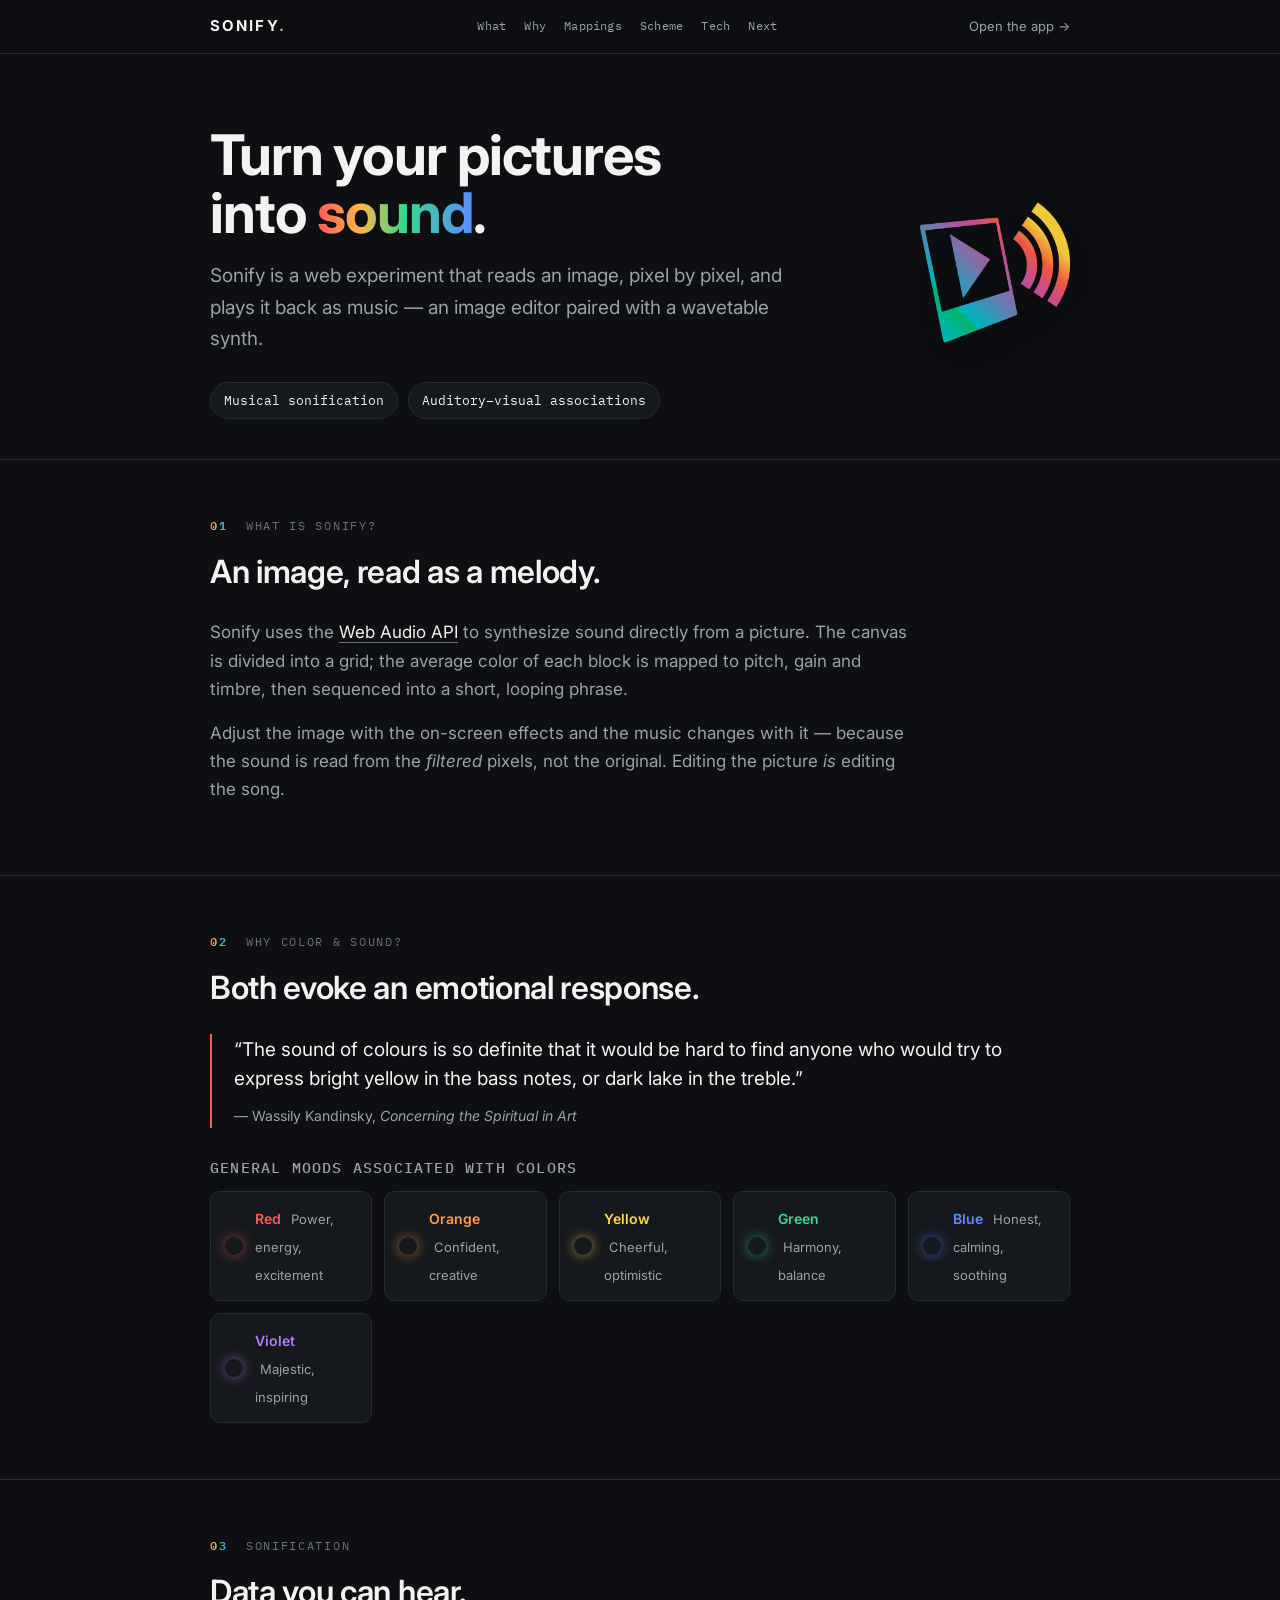
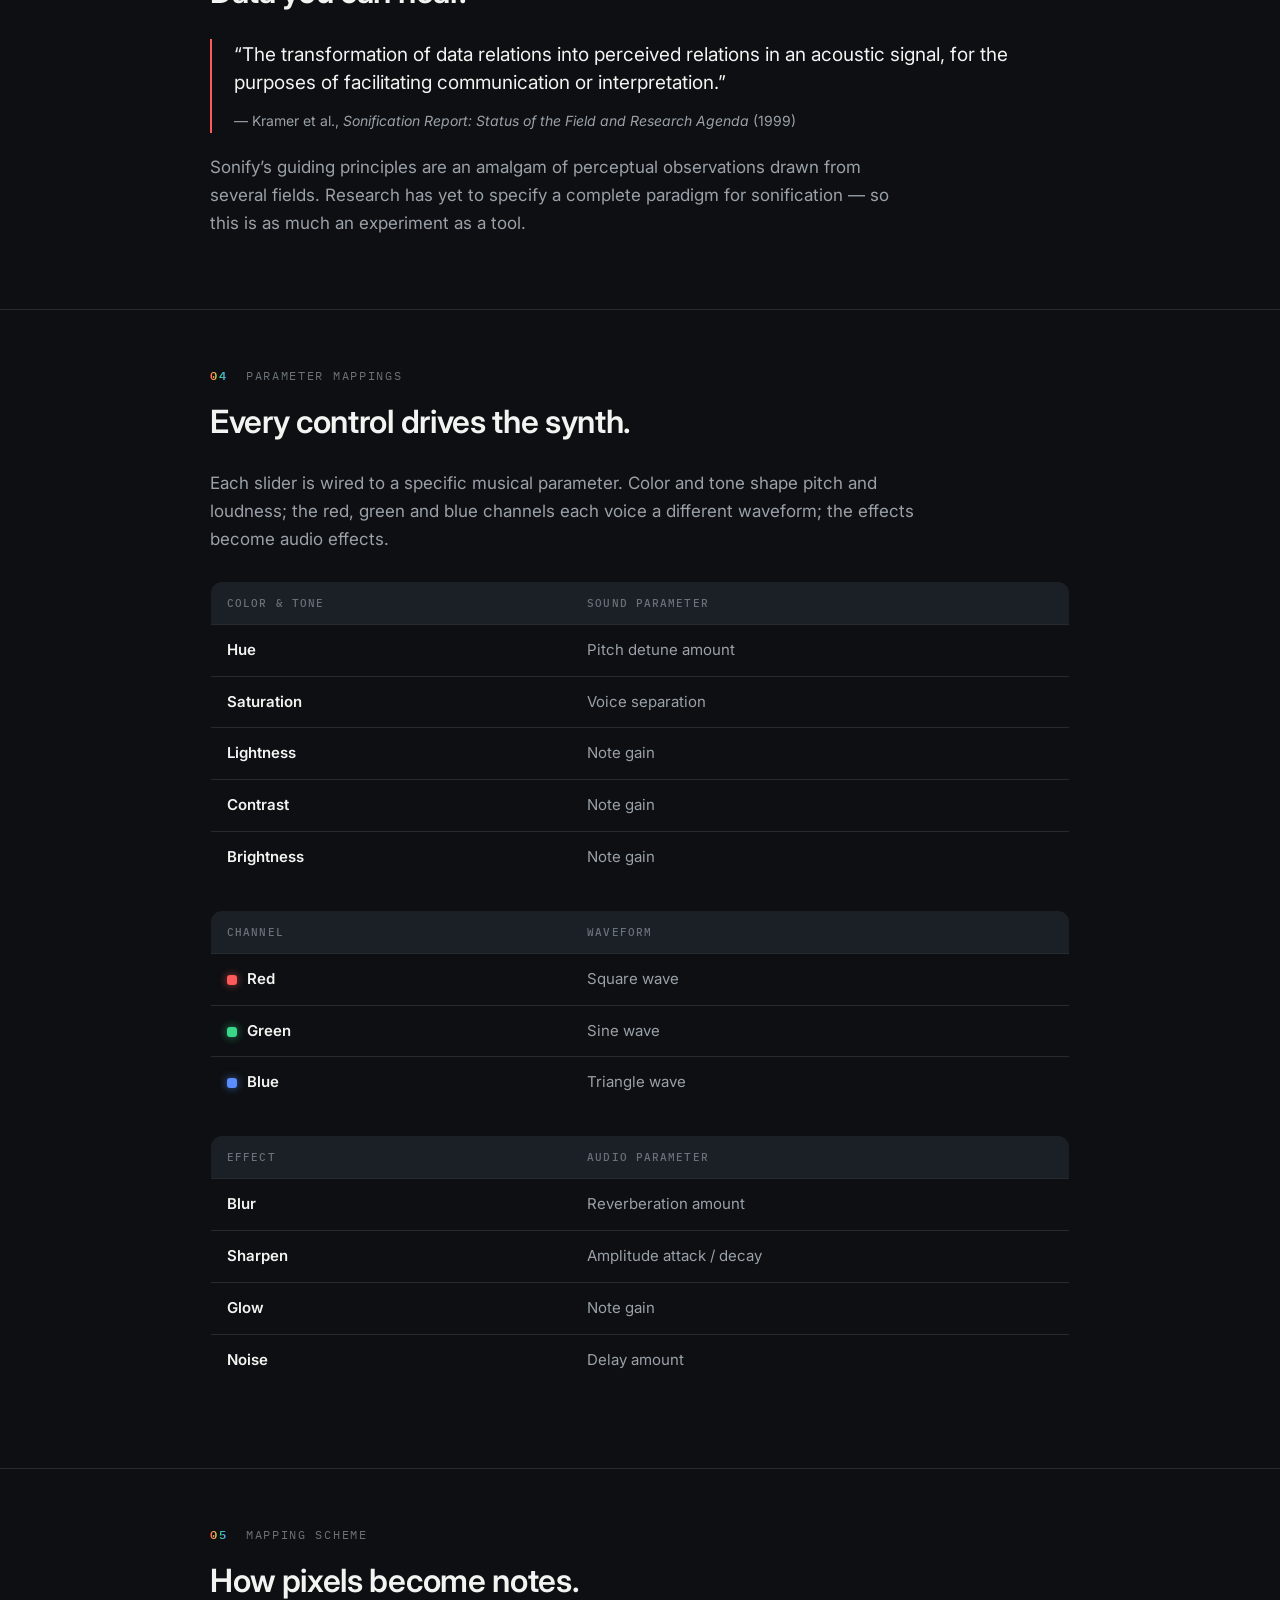
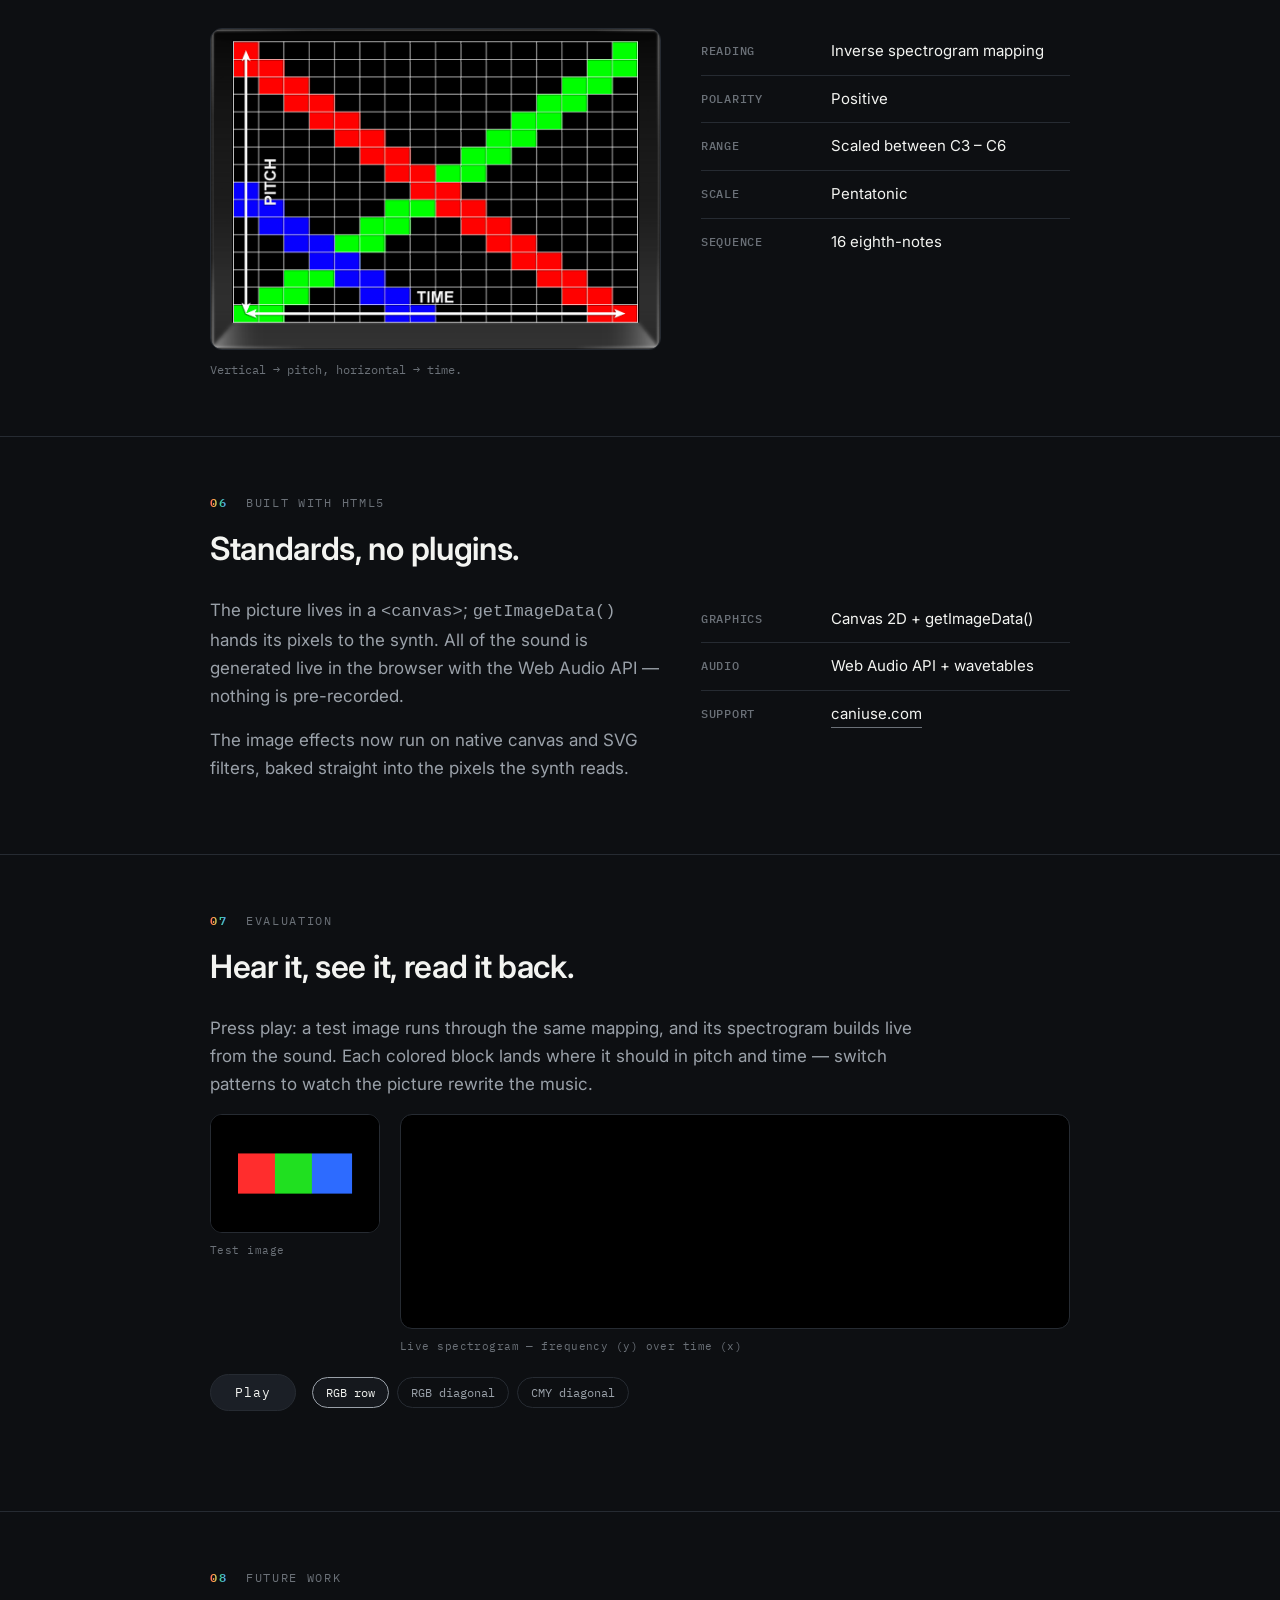
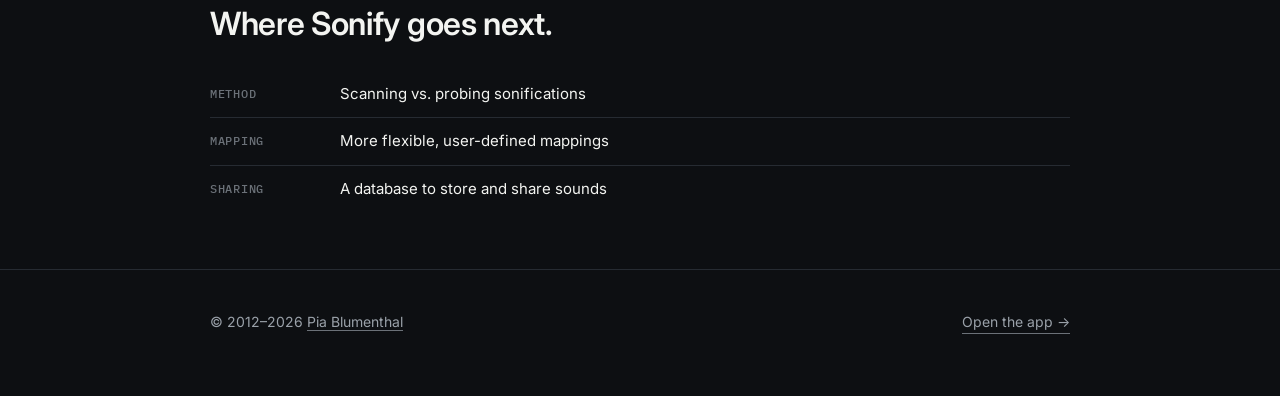
==== commit de0dda31: "Help: live interactive spectrogram, trim hero chips and future work - Evaluation section replaced wi" ====
--- a/help.html
+++ b/help.html
@@ -143,6 +143,32 @@
 		.linklist li { padding: 10px 0; border-top: 1px solid var(--hairline); }
 		.linklist li:first-child { border-top: 0; }
 
+		/* live spectrogram */
+		.sonogram { margin-top: 6px; }
+		.sono-stage { display: grid; grid-template-columns: 170px 1fr; gap: 20px; align-items: start; }
+		.sono-stage canvas { width: 100%; height: auto; display: block; border: 1px solid var(--hairline); border-radius: 12px; background: #000; }
+		.sono-stage figcaption { margin-top: 8px; font-family: var(--mono); font-size: 11px; color: var(--faint); letter-spacing: .04em; }
+		.sono-controls { display: flex; align-items: center; gap: 16px; margin-top: 18px; flex-wrap: wrap; }
+		#sonoPlay {
+			font-family: var(--mono); font-size: 13px; letter-spacing: .06em; color: var(--ink);
+			background: var(--panel-2); border: 1px solid var(--hairline); border-radius: 999px;
+			padding: 9px 22px; cursor: pointer; transition: border-color .15s, background .15s; min-width: 86px;
+		}
+		#sonoPlay:hover { border-color: var(--muted); }
+		#sonoPlay.playing { background: linear-gradient(90deg, rgba(255,90,90,.18), rgba(90,141,255,.18)); border-color: var(--muted); }
+		.sono-patterns { display: flex; gap: 8px; flex-wrap: wrap; }
+		.sono-patterns button {
+			font-family: var(--mono); font-size: 12px; color: var(--muted); background: transparent;
+			border: 1px solid var(--hairline); border-radius: 999px; padding: 7px 13px; cursor: pointer; transition: .15s;
+		}
+		.sono-patterns button:hover { color: var(--ink); }
+		.sono-patterns button.on { color: var(--ink); border-color: var(--muted); background: var(--panel); }
+		.sono-note { font-family: var(--mono); font-size: 12px; color: var(--faint); margin-top: 14px; min-height: 1.2em; }
+		@media (max-width: 720px) {
+			.sono-stage { grid-template-columns: 1fr; }
+			.sono-input { max-width: 180px; }
+		}
+
 		footer { padding: 40px 0 64px; color: var(--muted); font-size: 14px; }
 		footer .wrap { display: flex; justify-content: space-between; gap: 16px; flex-wrap: wrap; }
 		footer a { color: var(--muted); }
@@ -181,8 +207,6 @@
 				<div class="goals">
 					<span>Musical sonification</span>
 					<span>Auditory&ndash;visual associations</span>
-					<span>Instantly accessible</span>
-					<span>Write once, run anywhere</span>
 				</div>
 			</div>
 			<img src="images/sonify_lg.png" width="248" height="233" alt="Sonify logo">
@@ -224,6 +248,7 @@
 			<h2>Data you can hear.</h2>
 			<blockquote>
 				&ldquo;The transformation of data relations into perceived relations in an acoustic signal, for the purposes of facilitating communication or interpretation.&rdquo;
+				<cite>&mdash; Kramer et al., <i>Sonification Report: Status of the Field and Research Agenda</i> (1999)</cite>
 			</blockquote>
 			<p class="lead">Sonify&rsquo;s guiding principles are an amalgam of perceptual observations drawn from several fields. Research has yet to specify a complete paradigm for sonification — so this is as much an experiment as a tool.</p>
 		</div>
@@ -314,12 +339,29 @@
 	<section id="evaluation">
 		<div class="wrap">
 			<p class="label"><b>07</b> Evaluation</p>
-			<h2>Reading it back in spectrograms.</h2>
-			<p class="lead">A spectrogram of the output confirms the mapping — each column of the image lands where it should in pitch and time.</p>
-			<figure class="slot" data-src="images/spectrograms.png">
-				<img src="images/spectrograms.png" alt="Spectrogram analysis of Sonify output">
-				<div class="ph">spectrograms.png &mdash; drop the image into&nbsp;/images&nbsp;to display it here</div>
-			</figure>
+			<h2>Hear it, see it, read it back.</h2>
+			<p class="lead">Press play: a test image runs through the same mapping, and its spectrogram builds live from the sound. Each colored block lands where it should in pitch and time &mdash; switch patterns to watch the picture rewrite the music.</p>
+			<div class="sonogram" id="sonogram">
+				<div class="sono-stage">
+					<figure class="sono-input">
+						<canvas id="sonoImage" width="200" height="140"></canvas>
+						<figcaption>Test image</figcaption>
+					</figure>
+					<figure class="sono-output">
+						<canvas id="sonoSpec" width="1000" height="320"></canvas>
+						<figcaption>Live spectrogram &mdash; frequency (y) over time (x)</figcaption>
+					</figure>
+				</div>
+				<div class="sono-controls">
+					<button id="sonoPlay" type="button">Play</button>
+					<div class="sono-patterns" id="sonoPatterns">
+						<button data-pat="row" class="on">RGB row</button>
+						<button data-pat="diag">RGB diagonal</button>
+						<button data-pat="cmy">CMY diagonal</button>
+					</div>
+				</div>
+				<p class="sono-note" id="sonoNote"></p>
+			</div>
 		</div>
 	</section>
 
@@ -327,18 +369,11 @@
 		<div class="wrap">
 			<p class="label"><b>08</b> Future work</p>
 			<h2>Where Sonify goes next.</h2>
-			<div class="cols">
-				<ul class="specs">
-					<li><b>Mobile</b> Mobile-friendly versions</li>
-					<li><b>Method</b> Scanning vs. probing sonifications</li>
-					<li><b>Mapping</b> More flexible, user-defined mappings</li>
-					<li><b>Sharing</b> A database to store and share sounds</li>
-				</ul>
-				<figure class="slot" data-src="images/mobile_versions_with_ribbon.png">
-					<img src="images/mobile_versions_with_ribbon.png" alt="Mobile versions of Sonify">
-					<div class="ph">mobile_versions_with_ribbon.png &mdash; drop the image into&nbsp;/images&nbsp;to display it here</div>
-				</figure>
-			</div>
+			<ul class="specs">
+				<li><b>Method</b> Scanning vs. probing sonifications</li>
+				<li><b>Mapping</b> More flexible, user-defined mappings</li>
+				<li><b>Sharing</b> A database to store and share sounds</li>
+			</ul>
 		</div>
 	</section>
 
@@ -350,15 +385,144 @@
 	</footer>
 
 	<script>
-		// Reveal image slots only once their image actually loads; otherwise the
-		// labeled placeholder stays. Lets the two to-be-uploaded images slot in
-		// with no further edits.
-		document.querySelectorAll('.slot').forEach(function(slot){
-			var img = slot.querySelector('img');
-			if(!img) return;
-			if(img.complete && img.naturalWidth > 0){ slot.classList.add('loaded'); return; }
-			img.addEventListener('load', function(){ if(img.naturalWidth > 0) slot.classList.add('loaded'); });
+	// ---- Live spectrogram: a compact, self-contained demo of Sonify's mapping.
+	// A test image is read into a 16-column grid; each column's average R/G/B
+	// drives a short note (red=square, green=sine, blue=triangle) whose pitch
+	// comes from where the color sits vertically (top = high). The mix feeds an
+	// AnalyserNode that paints the scrolling spectrogram in real time.
+	(function(){
+		var imgC = document.getElementById('sonoImage');
+		var specC = document.getElementById('sonoSpec');
+		var playBtn = document.getElementById('sonoPlay');
+		var patWrap = document.getElementById('sonoPatterns');
+		var note = document.getElementById('sonoNote');
+		if(!imgC || !specC || !playBtn) return;
+
+		var AC = window.AudioContext || window.webkitAudioContext;
+		if(!AC){ note.textContent = 'Live audio needs the Web Audio API — try Chrome, Edge, Firefox or Safari.'; playBtn.disabled = true; return; }
+
+		var ictx = imgC.getContext('2d');
+		var sctx = specC.getContext('2d');
+		var SW = specC.width, SH = specC.height;
+		var COLS = 16, ROWS = 12, stepDur = 0.16;
+
+		// major pentatonic, C3 up three octaves
+		var scale = (function(){ var semis = [0,2,4,7,9], out = []; for(var o=0;o<3;o++) for(var k=0;k<semis.length;k++) out.push(130.81 * Math.pow(2,(o*12+semis[k])/12)); out.push(130.81*8); return out; })();
+
+		// ---- test patterns ----
+		function drawPattern(name){
+			var w = imgC.width, h = imgC.height, s = Math.round(h*0.34);
+			ictx.fillStyle = '#000'; ictx.fillRect(0,0,w,h);
+			function sq(cx,cy,c){ ictx.fillStyle = c; ictx.fillRect(Math.round(cx-s/2), Math.round(cy-s/2), s, s); }
+			if(name === 'row'){ sq(w*0.28,h*0.5,'#ff2d2d'); sq(w*0.5,h*0.5,'#20e020'); sq(w*0.72,h*0.5,'#2d6bff'); }
+			else if(name === 'diag'){ sq(w*0.26,h*0.28,'#ff2d2d'); sq(w*0.5,h*0.5,'#20e020'); sq(w*0.74,h*0.72,'#2d6bff'); }
+			else { sq(w*0.26,h*0.28,'#19d6d6'); sq(w*0.5,h*0.5,'#e81ee8'); sq(w*0.74,h*0.72,'#ece11a'); }
+			computeGrid();
+		}
+
+		// ---- read image -> sequence of per-column voices ----
+		var seq = [];
+		function channelNote(block){
+			var wsum = 0, sum = 0;
+			for(var r=0;r<ROWS;r++){ sum += block[r]; wsum += (ROWS-1-r)*block[r]; }
+			if(sum < ROWS*10) return null; // too dark -> silent
+			var idx = Math.round((wsum/sum)/(ROWS-1) * (scale.length-1));
+			idx = Math.max(0, Math.min(scale.length-1, idx));
+			return { freq: scale[idx], gain: Math.min(1, sum/(ROWS*255)) };
+		}
+		function computeGrid(){
+			var w = imgC.width, h = imgC.height, data = ictx.getImageData(0,0,w,h).data;
+			seq = [];
+			for(var c=0;c<COLS;c++){
+				var x0 = Math.floor(c*w/COLS), x1 = Math.floor((c+1)*w/COLS);
+				var R = [], G = [], B = [];
+				for(var r=0;r<ROWS;r++){
+					var y0 = Math.floor(r*h/ROWS), y1 = Math.floor((r+1)*h/ROWS), ar=0, ag=0, ab=0, n=0;
+					for(var y=y0;y<y1;y++) for(var x=x0;x<x1;x++){ var i=(y*w+x)*4; ar+=data[i]; ag+=data[i+1]; ab+=data[i+2]; n++; }
+					R[r]=ar/n; G[r]=ag/n; B[r]=ab/n;
+				}
+				var v = [], rn = channelNote(R), gn = channelNote(G), bn = channelNote(B);
+				if(rn){ rn.type='square';   v.push(rn); }
+				if(gn){ gn.type='sine';     v.push(gn); }
+				if(bn){ bn.type='triangle'; v.push(bn); }
+				seq.push(v);
+			}
+		}
+
+		// ---- audio + render ----
+		var ctx=null, master=null, analyser=null, freqData=null;
+		var playing=false, raf=null, schedTimer=null, nextTime=0, stepIndex=0;
+
+		function initAudio(){
+			ctx = new AC();
+			master = ctx.createGain(); master.gain.value = 0.55;
+			analyser = ctx.createAnalyser(); analyser.fftSize = 1024; analyser.smoothingTimeConstant = 0.35;
+			freqData = new Uint8Array(analyser.frequencyBinCount);
+			master.connect(analyser); analyser.connect(ctx.destination);
+		}
+		function playStep(voices, t){
+			for(var k=0;k<voices.length;k++){
+				var v = voices[k];
+				var o = ctx.createOscillator(); o.type = v.type; o.frequency.value = v.freq;
+				var g = ctx.createGain(), peak = 0.2 * v.gain;
+				g.gain.setValueAtTime(0.0001, t);
+				g.gain.linearRampToValueAtTime(peak, t + 0.012);
+				g.gain.exponentialRampToValueAtTime(0.0008, t + stepDur*0.9);
+				o.connect(g); g.connect(master); o.start(t); o.stop(t + stepDur);
+			}
+		}
+		function scheduler(){
+			while(nextTime < ctx.currentTime + 0.12){
+				playStep(seq[stepIndex % COLS] || [], nextTime);
+				nextTime += stepDur; stepIndex++;
+			}
+			schedTimer = setTimeout(scheduler, 40);
+		}
+		function colormap(m){
+			var t = m/255, r, g, b, u;
+			if(t < 0.25){ u=t/0.25; r=0; g=0; b=Math.round(55+u*165); }
+			else if(t < 0.5){ u=(t-0.25)/0.25; r=0; g=Math.round(u*205); b=Math.round(220-u*185); }
+			else if(t < 0.75){ u=(t-0.5)/0.25; r=Math.round(u*235); g=Math.round(205+u*50); b=0; }
+			else { u=(t-0.75)/0.25; r=255; g=Math.round(255-u*220); b=0; }
+			return 'rgb('+r+','+g+','+b+')';
+		}
+		function drawSpec(){
+			analyser.getByteFrequencyData(freqData);
+			sctx.drawImage(specC, -3, 0);
+			var bins = Math.floor(analyser.frequencyBinCount * 0.55);
+			for(var y=0;y<SH;y++){
+				var bin = Math.floor((1 - y/SH) * bins);
+				sctx.fillStyle = colormap(freqData[bin]);
+				sctx.fillRect(SW-3, y, 3, 1);
+			}
+			raf = requestAnimationFrame(drawSpec);
+		}
+		function start(){
+			if(!ctx) initAudio();
+			if(ctx.state === 'suspended') ctx.resume();
+			playing = true; playBtn.classList.add('playing'); playBtn.textContent = 'Stop';
+			note.textContent = 'Listening… the spectrogram is drawn from the sound the image makes.';
+			sctx.fillStyle = '#000'; sctx.fillRect(0,0,SW,SH);
+			stepIndex = 0; nextTime = ctx.currentTime + 0.1;
+			scheduler(); drawSpec();
+		}
+		function stop(){
+			playing = false; playBtn.classList.remove('playing'); playBtn.textContent = 'Play';
+			note.textContent = '';
+			if(schedTimer){ clearTimeout(schedTimer); schedTimer = null; }
+			if(raf){ cancelAnimationFrame(raf); raf = null; }
+		}
+
+		playBtn.addEventListener('click', function(){ playing ? stop() : start(); });
+		patWrap.addEventListener('click', function(e){
+			var btn = e.target.closest ? e.target.closest('button[data-pat]') : null;
+			if(!btn) return;
+			[].forEach.call(patWrap.querySelectorAll('button'), function(b){ b.classList.toggle('on', b === btn); });
+			drawPattern(btn.getAttribute('data-pat'));
 		});
+
+		drawPattern('row');
+	})();
 	</script>
 </body>
 </html>
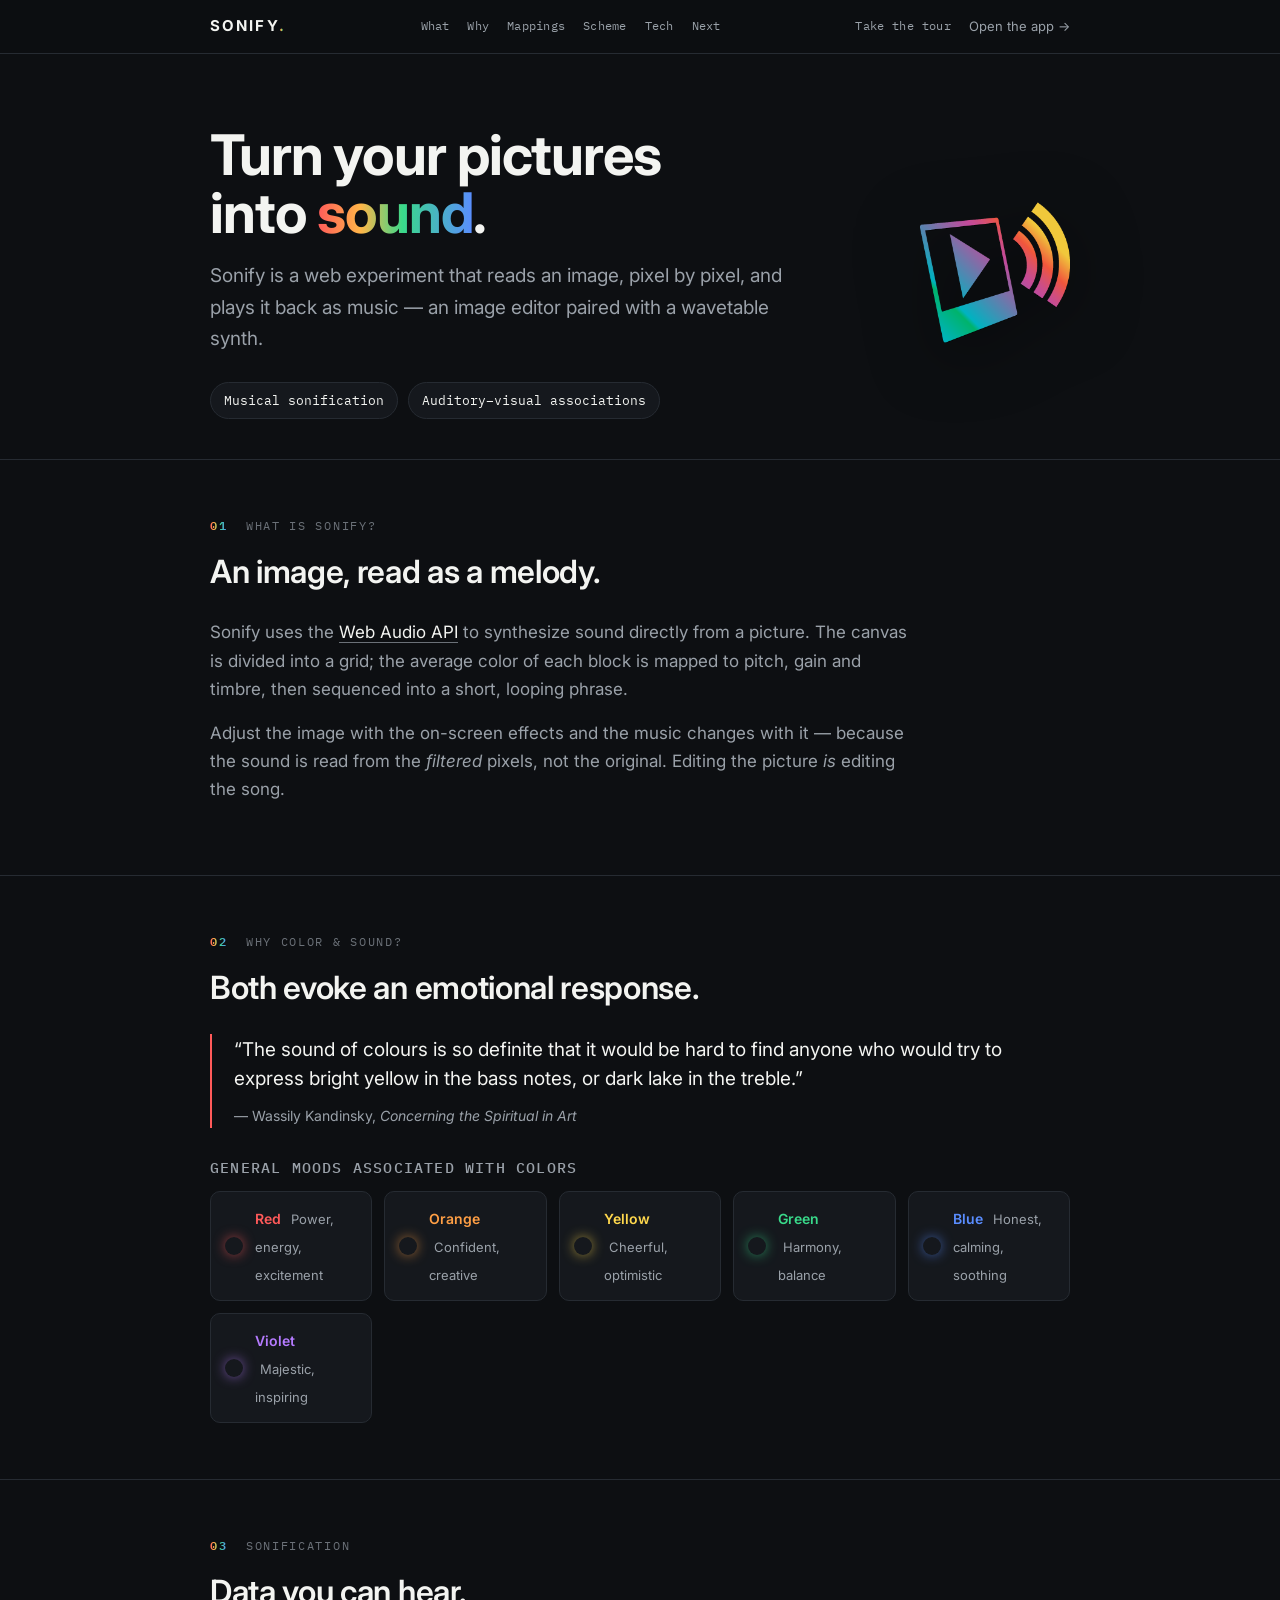
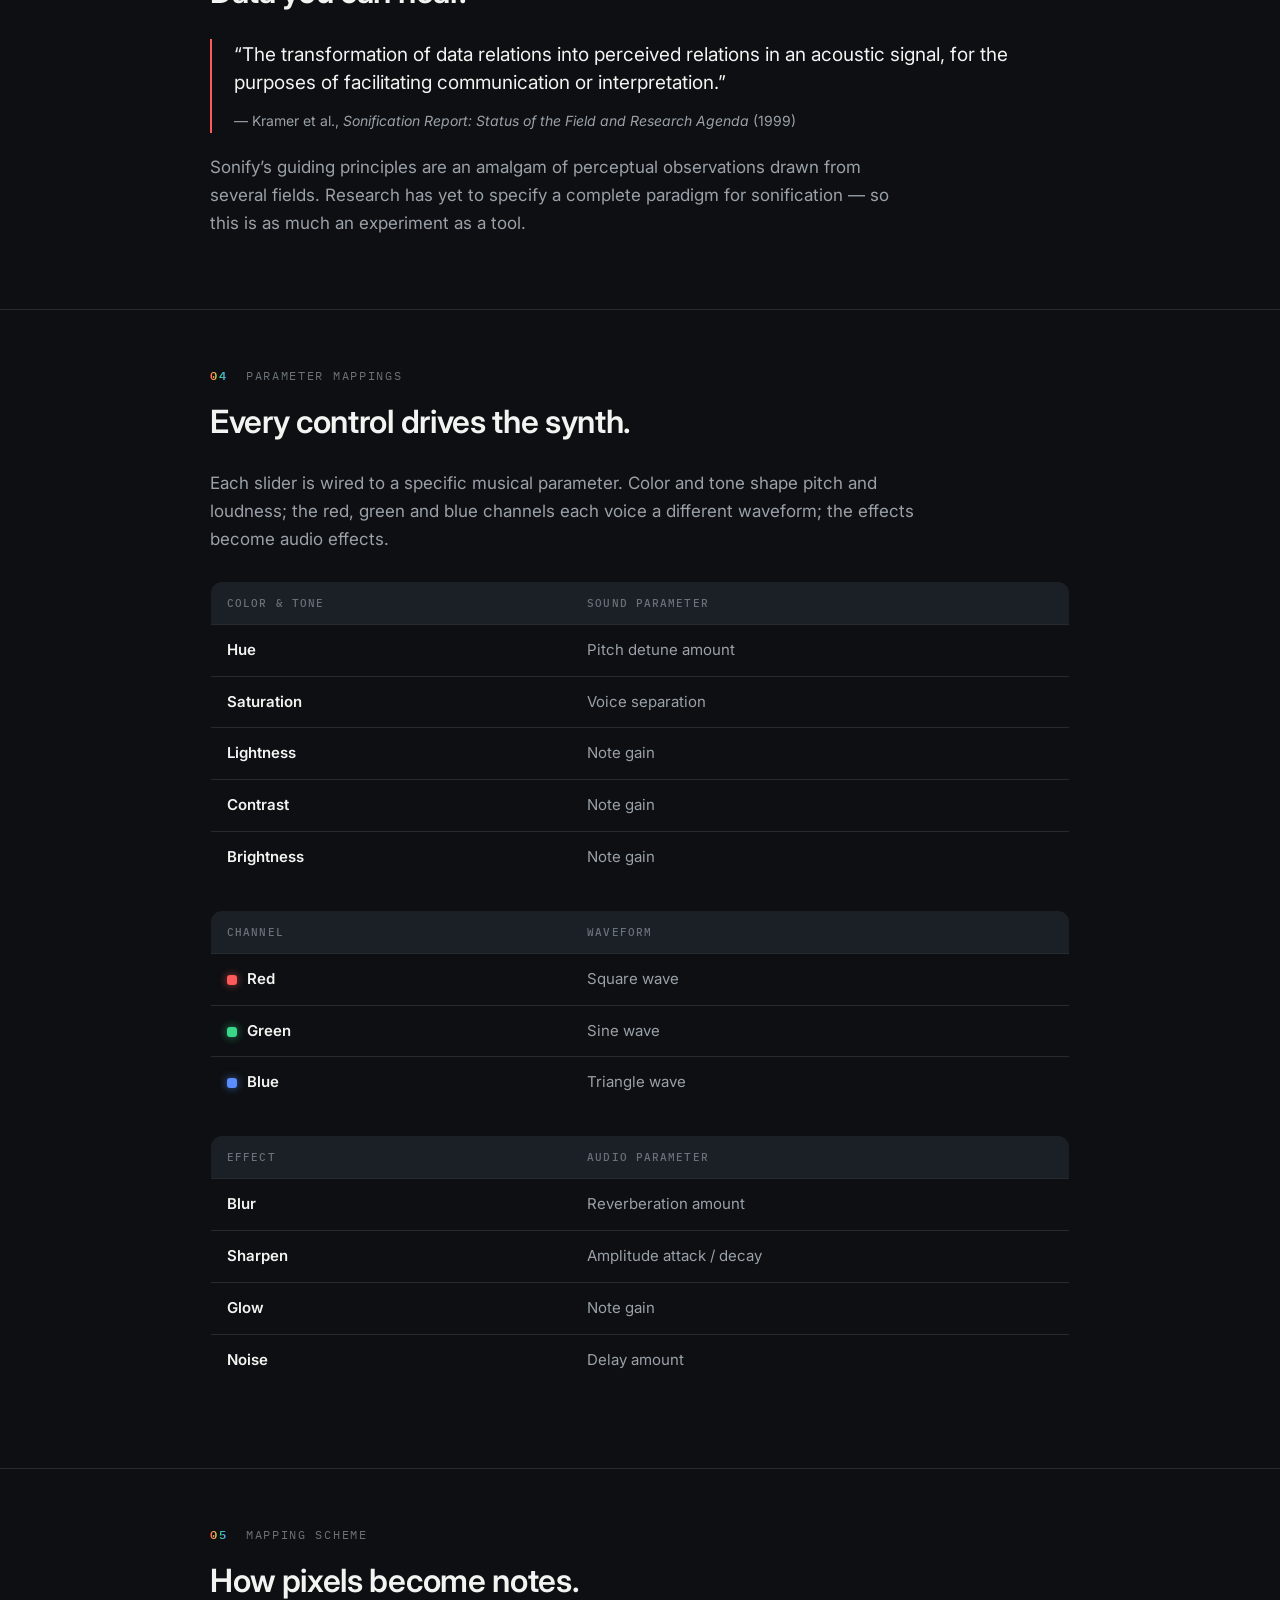
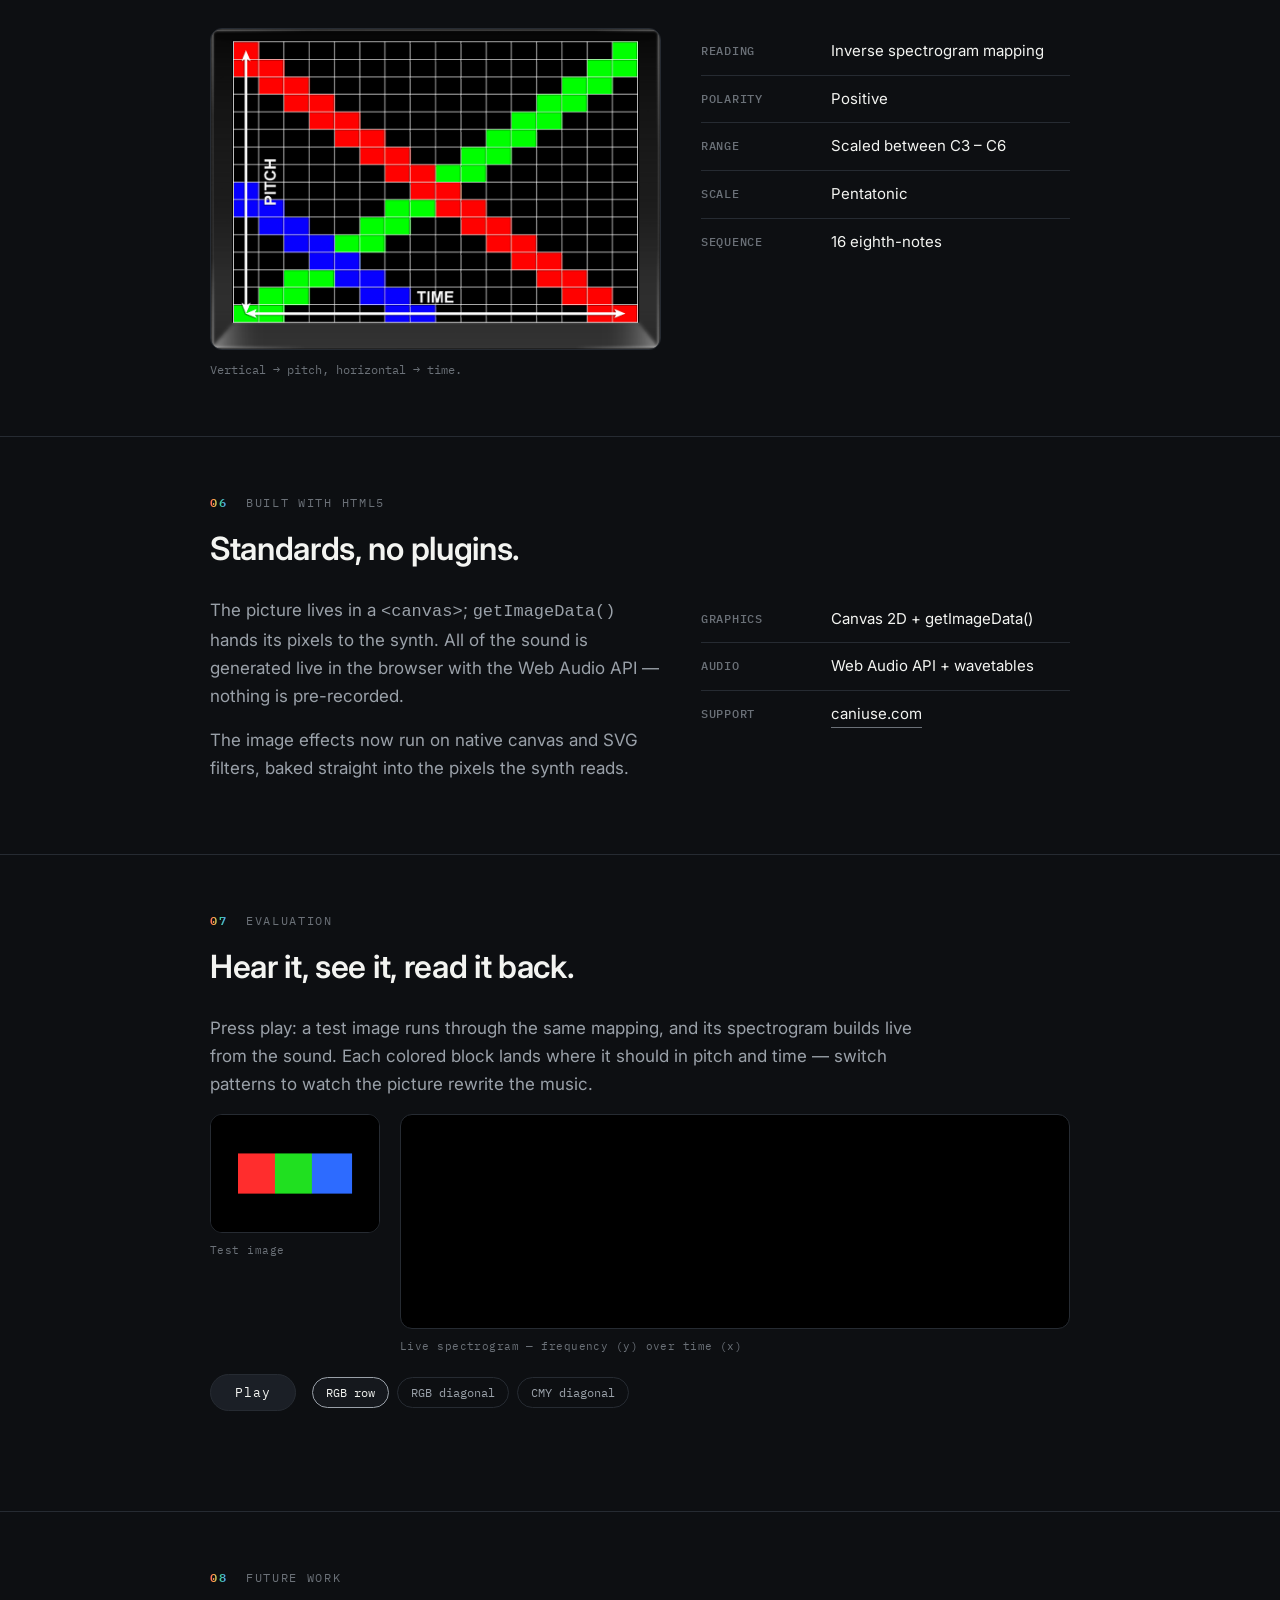
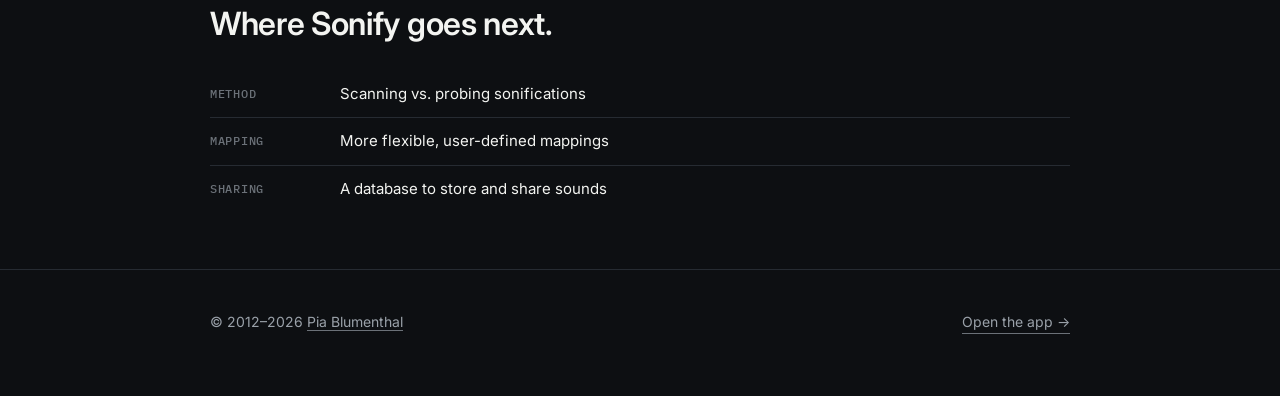
==== commit c8469e7a: "Fold the help page into the app as an in-app About overlay The HELP button now opens a full-screen o" ====
--- a/help.html
+++ b/help.html
@@ -66,6 +66,9 @@
 		nav.jump a:hover { color: var(--ink); }
 		.backlink { font-size: 13px; color: var(--muted); border: 0; }
 		.backlink:hover { color: var(--ink); }
+		.site-actions { display: flex; align-items: center; gap: 18px; }
+		.tourlink { font-family: var(--mono); font-size: 12px; letter-spacing: .03em; color: var(--muted); border: 0; }
+		.tourlink:hover { color: var(--ink); }
 
 		/* ---- Hero ---- */
 		.hero { padding: 72px 0 40px; border-bottom: 1px solid var(--hairline); }
@@ -195,7 +198,10 @@
 				<a href="#tech">Tech</a>
 				<a href="#next">Next</a>
 			</nav>
-			<a class="backlink" href="index.html">Open the app&nbsp;&rarr;</a>
+			<div class="site-actions">
+				<a class="tourlink" id="tourLink" href="index.html#tour">Take the tour</a>
+				<a class="backlink applink" href="index.html">Open the app&nbsp;&rarr;</a>
+			</div>
 		</div>
 	</header>
 
@@ -380,7 +386,7 @@
 	<footer>
 		<div class="wrap">
 			<span>&copy; 2012&ndash;2026 <a href="https://www.piablumenthal.com" target="_blank" rel="noopener">Pia Blumenthal</a></span>
-			<a href="index.html">Open the app&nbsp;&rarr;</a>
+			<a class="applink" href="index.html">Open the app&nbsp;&rarr;</a>
 		</div>
 	</footer>
 
@@ -524,5 +530,27 @@
 		drawPattern('row');
 	})();
 	</script>
+
+	<script>
+	// When this page is embedded in the app's About overlay, rewire its links
+	// to talk to the parent app instead of navigating the iframe.
+	(function(){
+		var embedded = false;
+		try { embedded = window.self !== window.top; } catch(e) { embedded = true; }
+		if(!embedded) return;
+		var tour = document.getElementById('tourLink');
+		if(tour) tour.addEventListener('click', function(e){
+			e.preventDefault();
+			try { if(window.parent.sonifyStartTour) window.parent.sonifyStartTour(); } catch(err){}
+		});
+		[].forEach.call(document.querySelectorAll('.applink'), function(a){
+			a.textContent = 'Close';
+			a.addEventListener('click', function(e){
+				e.preventDefault();
+				try { if(window.parent.sonifyCloseHelp) window.parent.sonifyCloseHelp(); } catch(err){}
+			});
+		});
+	})();
+	</script>
 </body>
 </html>
